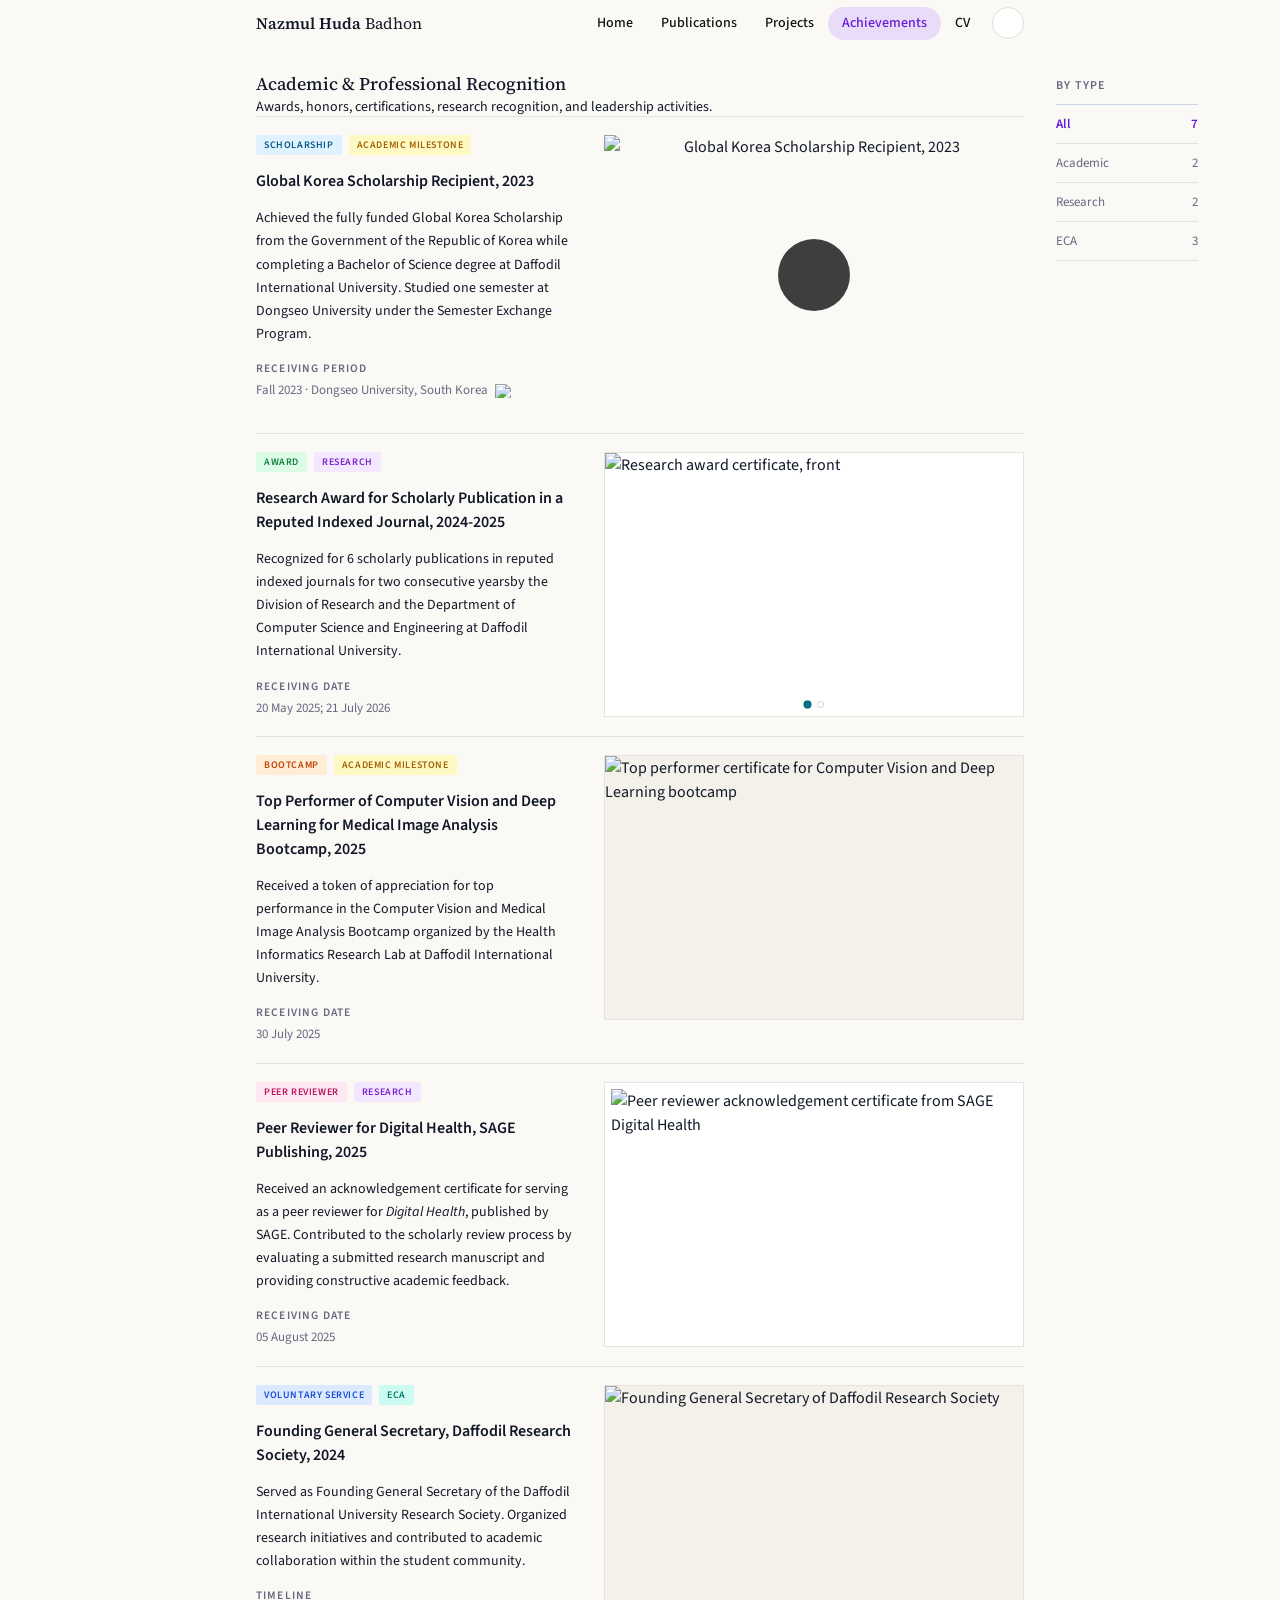
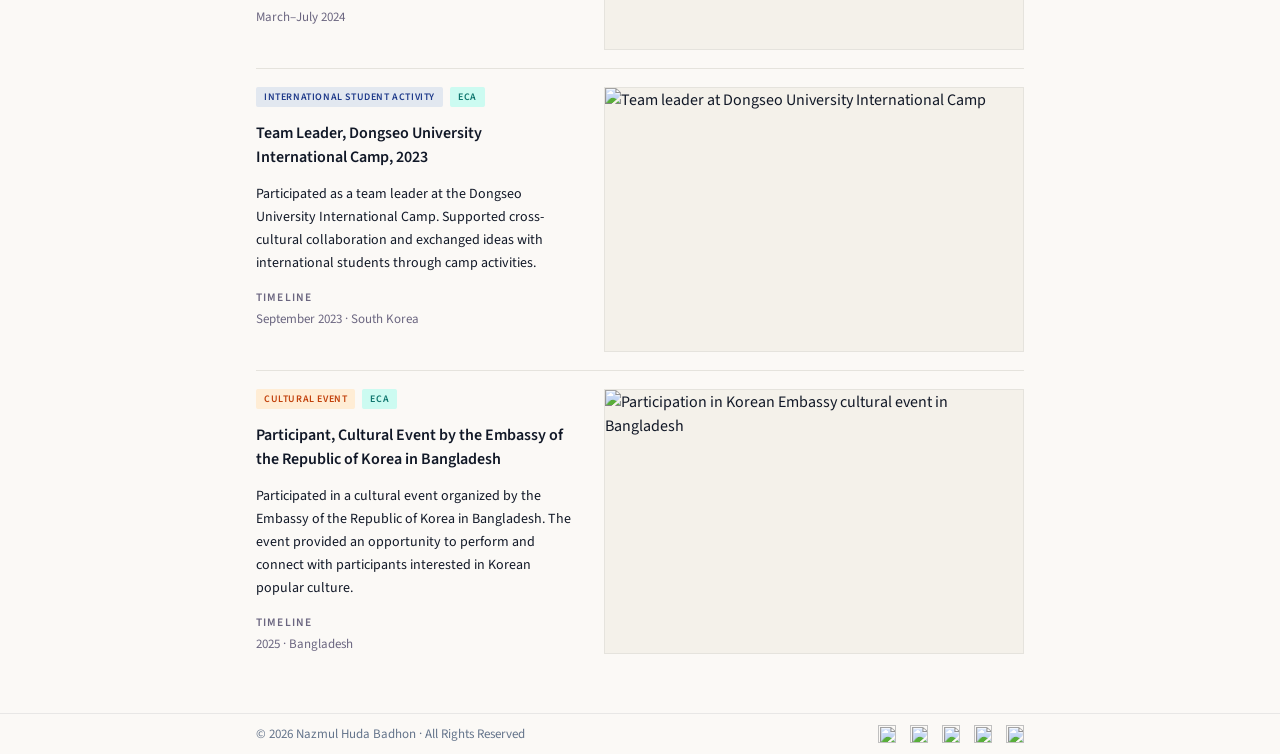
==== achievement/index.html @ a84b190e "New Version of Academic Website" ====
<!doctype html>
<html class="scroll-smooth" lang="en">

<head>
  <meta charset="UTF-8">
  <meta name="viewport" content="width=device-width, initial-scale=1.0">

  <link rel="canonical" href="../achievement/">
  <title>Achievements | Nazmul Huda Badhon</title>

  <!-- Font Awesome CSS -->
  <link rel="stylesheet" href="https://cdnjs.cloudflare.com/ajax/libs/font-awesome/6.5.2/css/fontawesome.min.css">
  <link rel="stylesheet" href="https://cdnjs.cloudflare.com/ajax/libs/font-awesome/6.5.2/css/solid.min.css">
  <link rel="stylesheet" href="https://cdnjs.cloudflare.com/ajax/libs/font-awesome/6.5.2/css/regular.min.css">
  <link rel="stylesheet" href="https://cdnjs.cloudflare.com/ajax/libs/font-awesome/6.5.2/css/brands.min.css">

  <!-- Font Awesome icon fonts -->
  <link rel="preload" href="https://cdnjs.cloudflare.com/ajax/libs/font-awesome/6.5.2/webfonts/fa-regular-400.woff2"
    as="font" type="font/woff2" crossorigin>
  <link rel="preload" href="https://cdnjs.cloudflare.com/ajax/libs/font-awesome/6.5.2/webfonts/fa-solid-900.woff2"
    as="font" type="font/woff2" crossorigin>

  <!-- Local fonts -->
  <link rel="preload" href="../fonts/SourceSans3-Regular.woff2" as="font" type="font/woff2" crossorigin>
  <link rel="preload" href="../fonts/SourceSans3-Medium.woff2" as="font" type="font/woff2" crossorigin>
  <link rel="preload" href="../fonts/SourceSans3-SemiBold.woff2" as="font" type="font/woff2" crossorigin>
  <link rel="preload" href="../fonts/SourceSans3-Bold.woff2" as="font" type="font/woff2" crossorigin>
  <link rel="preload" href="../fonts/SourceSans3-Italic.woff2" as="font" type="font/woff2" crossorigin>
  <link rel="preload" href="../fonts/SourceSerif4-VariableFont_opsz,wght.woff2" as="font" type="font/woff2" crossorigin>

  <!-- Styles -->
  <link rel="stylesheet" href="../style/style.css">
  <link rel="stylesheet" href="../style/tailwind-built.css">

  <!-- Primary favicon -->
  <link rel="icon" type="image/png" sizes="48x48"
    href="https://res.cloudinary.com/a3xhs0jd/image/upload/f_png,w_48,h_48,c_fill/v1786223898/favicon.png">

  <!-- Additional favicon size -->
  <link rel="icon" type="image/png" sizes="32x32"
    href="https://res.cloudinary.com/a3xhs0jd/image/upload/f_png,w_32,h_32,c_fill/v1786223898/favicon.png">

  <!-- ICO fallback -->
  <link rel="icon" type="image/x-icon"
    href="https://res.cloudinary.com/a3xhs0jd/image/upload/f_ico,w_32,h_32,c_fill/v1786223837/favicon_qq6rld.ico">

  <!-- Apple / iOS -->
  <link rel="apple-touch-icon" sizes="180x180"
    href="https://res.cloudinary.com/a3xhs0jd/image/upload/f_png,w_180,h_180,c_fill/v1786223017/apple-touch-icon.png">

  <script>
    (function () {
      try {
        const savedTheme = localStorage.getItem("site-theme");
        const systemDark = window.matchMedia("(prefers-color-scheme: dark)").matches;
        const theme = savedTheme || (systemDark ? "dark" : "light");
        document.documentElement.dataset.theme = theme;
        document.documentElement.style.colorScheme = theme;
      } catch (error) {
        document.documentElement.dataset.theme = "light";
        document.documentElement.style.colorScheme = "light";
      }
    })();
  </script>
</head>

<body class="scroll-smooth">

  <!-- ===== DESKTOP TOP NAVBAR ===== -->
  <header class="desktop-header hidden lg:block">
    <div class="desktop-header__inner">
      <a href="../" class="desktop-brand" aria-label="Nazmul Huda Badhon home">
        <span style="font-weight: 600;">Nazmul Huda</span>&nbsp;Badhon
      </a>

      <nav class="segmented-nav" aria-label="Main navigation">
        <a href="../" class="segmented-nav__link">Home</a>

        <a href="../research/" class="segmented-nav__link">Publications</a>

        <a href="../projects/" class="segmented-nav__link">Projects</a>

        <a href="../achievement/" class="segmented-nav__link is-active" aria-current="page">Achievements</a>

        <a href="../resume/" class="segmented-nav__link segmented-nav__link--cv">CV</a>
      </nav>

      <button id="themeToggle" class="desktop-theme-toggle" type="button" aria-label="Switch to dark mode"
        title="Switch to dark mode" aria-pressed="false">
        <i class="fa-regular fa-moon" aria-hidden="true"></i>
      </button>
    </div>
  </header>

  <!-- Mobile top header -->
  <header class="mobile-topbar lg:hidden">
    <a href="./" class="mobile-topbar__brand">
      <span class="mobile-topbar__name">Nazmul Huda Badhon</span>
    </a>

    <button id="mobileThemeToggle" class="mobile-topbar__theme" type="button" aria-label="Switch theme"
      aria-pressed="false">
      <i class="fa-regular fa-sun" aria-hidden="true"></i>
    </button>
  </header>

  <!-- MAIN CONTENT -->
  <main>

    <section class="w-full bg-[var(--page-bg)]">
      <div class="w-full max-w-[768px] mx-auto px-6 lg:px-0 pt-6 pb-10">

        <!-- LEFT CONTENT -->
        <div class="min-w-0 achievement-scroll">

          <!-- PAGE HEADING -->
          <h1 class="font-['Source_Serif_4'] leading-[1.72] font-medium lg:leading-[1.45] text-[#A]"
            style="font-size: clamp(17px, 6vw, 18px);">
            Academic &amp; Professional Recognition
          </h1>

          <p style="margin-top: 2px; font-size: 14px; line-height: 1.25;">Awards, honors, certifications,
            research
            recognition, and leadership activities.
          </p>

          <!-- MOBILE FILTER -->
          <div class="achievement-mobile-filter lg:hidden" aria-label="Filter achievements">
            <button type="button" class="ach-filter is-active" data-type="all">
              All
            </button>

            <button type="button" class="ach-filter" data-type="academic">
              Academic
            </button>

            <button type="button" class="ach-filter" data-type="research">
              Research
            </button>

            <button type="button" class="ach-filter" data-type="eca">
              ECA
            </button>
          </div>

          <!-- ACHIEVEMENT LIST -->
          <div class="achievement-list">

            <!-- ACHIEVEMENT 01 -->
            <article class="ach-card" data-type="academic">
              <div class="achievement-card-inner">

                <div class="achievement-card-content">

                  <div class="achievement-tags">
                    <span class="achievement-tag bg-sky-100 text-sky-800">
                      Scholarship
                    </span>

                    <span class="achievement-tag bg-yellow-100 text-yellow-700">
                      Academic Milestone
                    </span>
                  </div>

                  <h2 class="achievement-title">
                    Global Korea Scholarship Recipient,
                    2023
                  </h2>

                  <p class="achievement-description">
                    Achieved the fully funded Global Korea
                    Scholarship from the Government of the
                    Republic of Korea while completing a
                    Bachelor of Science degree at Daffodil
                    International University. Studied one
                    semester at Dongseo University under
                    the Semester Exchange Program.
                  </p>

                  <div class="achievement-meta">
                    <span class="achievement-meta-label">
                      Receiving period
                    </span>

                    <span class="achievement-meta-value">
                      Fall 2023 · Dongseo University,
                      South Korea

                      <img
                        src="https://res.cloudinary.com/a3xhs0jd/image/upload/f_auto,q_auto,w_60/v1786221134/south-korea-flag_uqjdcu.png"
                        alt="South Korea" class="achievement-flag">
                    </span>
                  </div>

                </div>

                <div class="achievement-card-media">
                  <div>

                    <!-- Desktop: thumbnail opens lightbox -->
                    <button type="button" class="youtube-lightbox-trigger" data-lightbox="youtube"
                      data-video="https://www.youtube.com/watch?v=zmkiBl4CQtU"
                      data-caption="Global Korea Scholarship Recipient, 2023" data-title="Global Korea Scholarship"
                      aria-label="Play Global Korea Scholarship">

                      <img src="https://img.youtube.com/vi/zmkiBl4CQtU/maxresdefault.jpg"
                        alt="Global Korea Scholarship Recipient, 2023" width="500" height="333" loading="lazy"
                        class="w-full h-auto">

                      <span class="youtube-lightbox-play" aria-hidden="true">
                        <i class="fa-solid fa-play"></i>
                      </span>
                    </button>

                    <!-- Mobile: normal YouTube player -->
                    <div class="youtube-mobile-player">
                      <iframe src="https://www.youtube.com/embed/zmkiBl4CQtU" title="Global Korea Scholarship"
                        loading="lazy" width="500" height="333"
                        allow="accelerometer; autoplay; clipboard-write; encrypted-media; gyroscope; picture-in-picture"
                        allowfullscreen>
                      </iframe>
                    </div>

                  </div>
                </div>

              </div>
            </article>

            <!-- ACHIEVEMENT 02 -->
            <article class="ach-card" data-type="research">
              <div class="achievement-card-inner">

                <div class="achievement-card-content">

                  <div class="achievement-tags">
                    <span class="achievement-tag bg-green-100 text-green-700">
                      Award
                    </span>

                    <span class="achievement-tag bg-purple-100 text-purple-700">
                      Research
                    </span>
                  </div>

                  <h2 class="achievement-title">
                    Research Award for Scholarly
                    Publication in a Reputed Indexed
                    Journal, 2024-2025
                  </h2>

                  <p class="achievement-description">
                    Recognized for 6 scholarly publications
                    in reputed indexed journals for two consecutive yearsby the
                    Division of Research and the Department
                    of Computer Science and Engineering at
                    Daffodil International University.
                  </p>

                  <div class="achievement-meta">
                    <span class="achievement-meta-label">
                      Receiving date
                    </span>

                    <span class="achievement-meta-value">
                      20 May 2025; 21 July 2026
                    </span>
                  </div>

                </div>

                <div class="achievement-card-media">
                  <div class="achievement-figure mini-carousel">

                    <input type="radio" name="award-cert" id="award-cert-1" class="mini-carousel__radio" checked>
                    <input type="radio" name="award-cert" id="award-cert-2" class="mini-carousel__radio">

                    <div class="mini-carousel__track">
                      <div class="mini-carousel__slide">
                        <img
                          src="https://res.cloudinary.com/a3xhs0jd/image/upload/f_auto,q_auto,w_900/v1786223425/award_certificate_i9iqvx.jpg"
                          alt="Research award certificate, front" width="500" height="333" loading="lazy"
                          decoding="async" class="object-cover" data-lightbox data-caption="Research Award for One Scholarly
                    Publication in a Reputed Indexed
                    Journal, 2024">
                      </div>
                      <div class="mini-carousel__slide">
                        <img
                          src="https://res.cloudinary.com/a3xhs0jd/image/upload/f_auto,q_auto,w_900/v1786223425/award_certificate2_ke2wew.jpg"
                          alt="Research award certificate, second page" width="500" height="333" loading="lazy"
                          decoding="async" class="object-cover" data-lightbox data-caption="Research Award for Five Scholarly
                    Publication in a Reputed Indexed
                    Journal, 2024">
                      </div>
                    </div>

                    <div class="mini-carousel__dots">
                      <label for="award-cert-1" class="mini-carousel__dot"
                        aria-label="Show certificate image 1"></label>
                      <label for="award-cert-2" class="mini-carousel__dot"
                        aria-label="Show certificate image 2"></label>
                    </div>

                  </div>
                </div>

              </div>
            </article>

            <!-- ACHIEVEMENT 03 -->
            <article class="ach-card" data-type="academic">
              <div class="achievement-card-inner">

                <div class="achievement-card-content">

                  <div class="achievement-tags">
                    <span class="achievement-tag bg-orange-100 text-orange-700">
                      Bootcamp
                    </span>

                    <span class="achievement-tag bg-yellow-100 text-yellow-700">
                      Academic Milestone
                    </span>
                  </div>

                  <h2 class="achievement-title">
                    Top Performer of Computer Vision and
                    Deep Learning for Medical Image
                    Analysis Bootcamp, 2025
                  </h2>

                  <p class="achievement-description">
                    Received a token of appreciation for
                    top performance in the Computer Vision
                    and Medical Image Analysis Bootcamp
                    organized by the Health Informatics
                    Research Lab at Daffodil International
                    University.
                  </p>

                  <div class="achievement-meta">
                    <span class="achievement-meta-label">
                      Receiving date
                    </span>

                    <span class="achievement-meta-value">
                      30 July 2025
                    </span>
                  </div>

                </div>

                <div class="achievement-card-media">
                  <div class="achievement-figure">
                    <img
                      src="https://res.cloudinary.com/a3xhs0jd/image/upload/f_auto,q_auto,w_900/v1786220597/IMG_20250219_095044_1_xv1egt.jpg"
                      alt="Top performer certificate for Computer Vision and Deep Learning bootcamp" width="500"
                      height="333" loading="lazy" decoding="async" class="object-cover" data-lightbox
                      data-caption="Top Performer of Computer Vision and Deep Learning for Medical Image Analysis Bootcamp, 2025">
                  </div>
                </div>

              </div>
            </article>

            <!-- ACHIEVEMENT 04 -->
            <article class="ach-card" data-type="research">
              <div class="achievement-card-inner">

                <div class="achievement-card-content">

                  <div class="achievement-tags">
                    <span class="achievement-tag bg-pink-100 text-pink-700">
                      Peer Reviewer
                    </span>

                    <span class="achievement-tag bg-purple-100 text-purple-700">
                      Research
                    </span>
                  </div>

                  <h2 class="achievement-title">
                    Peer Reviewer for Digital Health,
                    SAGE Publishing, 2025
                  </h2>

                  <p class="achievement-description">
                    Received an acknowledgement
                    certificate for serving as a peer
                    reviewer for <i>Digital Health</i>,
                    published by SAGE. Contributed to the
                    scholarly review process by evaluating
                    a submitted research manuscript and
                    providing constructive academic
                    feedback.
                  </p>

                  <div class="achievement-meta">
                    <span class="achievement-meta-label">
                      Receiving date
                    </span>

                    <span class="achievement-meta-value">
                      05 August 2025
                    </span>
                  </div>

                </div>

                <div class="achievement-card-media">
                  <div class="achievement-figure">
                    <img
                      src="https://res.cloudinary.com/a3xhs0jd/image/upload/f_auto,q_auto,w_900/v1786223426/reviewer_jriexv.jpg"
                      alt="Peer reviewer acknowledgement certificate from SAGE Digital Health" width="500" height="333"
                      loading="lazy" decoding="async" class="object-contain" data-lightbox
                      data-caption="Peer Reviewer for Digital Health, SAGE Publishing, 2025">
                  </div>
                </div>

              </div>
            </article>

            <!-- ACHIEVEMENT 05 -->
            <article class="ach-card" data-type="eca">
              <div class="achievement-card-inner">

                <div class="achievement-card-content">

                  <div class="achievement-tags">
                    <span class="achievement-tag bg-blue-100 text-blue-700">
                      Voluntary Service
                    </span>

                    <span class="achievement-tag bg-teal-100 text-teal-700">
                      ECA
                    </span>
                  </div>

                  <h2 class="achievement-title">
                    Founding General Secretary, Daffodil
                    Research Society, 2024
                  </h2>

                  <p class="achievement-description">
                    Served as Founding General Secretary
                    of the Daffodil International
                    University Research Society. Organized
                    research initiatives and contributed
                    to academic collaboration within the
                    student community.
                  </p>

                  <div class="achievement-meta">
                    <span class="achievement-meta-label">
                      Timeline
                    </span>

                    <span class="achievement-meta-value">
                      March–July 2024
                    </span>
                  </div>

                </div>

                <div class="achievement-card-media">
                  <div class="achievement-figure">
                    <img
                      src="https://res.cloudinary.com/a3xhs0jd/image/upload/f_auto,q_auto,w_900/v1786218819/IMG_0562_no3nf9.jpg"
                      alt="Founding General Secretary of Daffodil Research Society" width="500" height="333"
                      loading="lazy" decoding="async" class="object-cover" data-lightbox data-caption="Founding General Secretary, Daffodil
                    Research Society, 2024">
                  </div>
                </div>

              </div>
            </article>

            <!-- ACHIEVEMENT 06 -->
            <article class="ach-card" data-type="eca">
              <div class="achievement-card-inner">

                <div class="achievement-card-content">

                  <div class="achievement-tags">
                    <span class="achievement-tag bg-slate-200 text-blue-900">
                      International Student Activity
                    </span>

                    <span class="achievement-tag bg-teal-100 text-teal-700">
                      ECA
                    </span>
                  </div>

                  <h2 class="achievement-title">
                    Team Leader, Dongseo University
                    International Camp, 2023
                  </h2>

                  <p class="achievement-description">
                    Participated as a team leader at the
                    Dongseo University International Camp.
                    Supported cross-cultural collaboration
                    and exchanged ideas with international
                    students through camp activities.
                  </p>

                  <div class="achievement-meta">
                    <span class="achievement-meta-label">
                      Timeline
                    </span>

                    <span class="achievement-meta-value">
                      September 2023 · South Korea
                    </span>
                  </div>

                </div>

                <div class="achievement-card-media">
                  <div class="achievement-figure">
                    <img
                      src="https://res.cloudinary.com/a3xhs0jd/image/upload/f_auto,q_auto,w_900/v1786219225/photo_2026-08-09_02-00-08_qv1fnt.jpg"
                      alt="Team leader at Dongseo University International Camp" width="500" height="333" loading="lazy"
                      decoding="async" class="object-cover" data-lightbox data-caption="Team Leader, Dongseo University
                    International Camp, 2023">
                  </div>
                </div>

              </div>
            </article>

            <!-- ACHIEVEMENT 07 -->
            <article class="ach-card" data-type="eca">
              <div class="achievement-card-inner">

                <div class="achievement-card-content">

                  <div class="achievement-tags">
                    <span class="achievement-tag bg-orange-100 text-orange-700">
                      Cultural Event
                    </span>

                    <span class="achievement-tag bg-teal-100 text-teal-700">
                      ECA
                    </span>
                  </div>

                  <h2 class="achievement-title">
                    Participant, Cultural Event by the
                    Embassy of the Republic of Korea in
                    Bangladesh
                  </h2>

                  <p class="achievement-description">
                    Participated in a cultural event
                    organized by the Embassy of the
                    Republic of Korea in Bangladesh. The
                    event provided an opportunity to
                    perform and connect with participants
                    interested in Korean popular culture.
                  </p>

                  <div class="achievement-meta">
                    <span class="achievement-meta-label">
                      Timeline
                    </span>

                    <span class="achievement-meta-value">
                      2025 · Bangladesh
                    </span>
                  </div>

                </div>

                <div class="achievement-card-media">
                  <div class="achievement-figure">
                    <img
                      src="https://res.cloudinary.com/a3xhs0jd/image/upload/f_auto,q_auto,w_900/v1786219226/photo_2026-08-09_02-00-03_ka4p8j.jpg"
                      alt="Participation in Korean Embassy cultural event in Bangladesh" width="500" height="333"
                      loading="lazy" decoding="async" class="object-cover" data-lightbox
                      data-caption="Participant, Cultural Event by the Embassy of the Republic of Korea in Bangladesh">
                  </div>
                </div>

              </div>
            </article>

          </div>
        </div>
      </div>
      </div>
    </section>

    <!-- DESKTOP FILTER SIDEBAR -->
    <aside class="research-sidebar-floating hidden lg:block">
      <div class="text-sm text-slate-700">

        <h3>
          By Type
        </h3>

        <div class="border-t border-slate-300">

          <button type="button" class="ach-filter is-active flex w-full justify-between text-left" data-type="all">
            <span>All</span>
            <span>7</span>
          </button>

          <button type="button" class="ach-filter flex w-full justify-between text-left" data-type="academic">
            <span>Academic</span>
            <span>2</span>
          </button>

          <button type="button" class="ach-filter flex w-full justify-between text-left" data-type="research">
            <span>Research</span>
            <span>2</span>
          </button>

          <button type="button" class="ach-filter flex w-full justify-between text-left" data-type="eca">
            <span>ECA</span>
            <span>3</span>
          </button>

        </div>
      </div>
    </aside>

  </main>

  <!-- Mobile bottom navigation -->
  <nav class="mobile-bottom-nav lg:hidden" aria-label="Mobile navigation">
    <a href="../" class="mobile-bottom-nav__link" aria-current="page">
      <i class="fa-solid fa-house" aria-hidden="true"></i>
      <span>Home</span>
    </a>

    <a href="../research/" class="mobile-bottom-nav__link">
      <i class="fa-solid fa-book-open" aria-hidden="true"></i>
      <span>Papers</span>
    </a>

    <a href="../projects/" class="mobile-bottom-nav__link is-active">
      <i class="fa-solid fa-brain" aria-hidden="true"></i>
      <span>Projects</span>
    </a>

    <a href="./" class="mobile-bottom-nav__link">
      <i class="fa-solid fa-trophy" aria-hidden="true"></i>
      <span>Awards</span>
    </a>

    <a href="../resume/cv-viewer.html" class="mobile-bottom-nav__link">
      <i class="fa-solid fa-user-graduate" aria-hidden="true"></i>
      <span>CV</span>
    </a>
  </nav>

  <!-- COPYRIGHT FOOTER -->
  <footer id="sitefooter" class="w-full border-t border-[#D8D6CF]">
    <!-- Desktop footer -->
    <div class="hidden md:flex max-w-[768px] mx-auto px-6 lg:px-0 py-2.5
       items-center justify-between gap-6">

      <span class="font-['Source_Sans_3'] text-[13px] font-normal leading-5 text-slate-500">
        © 2026
        <span class="transition-colors hover:text-[#A51C30]">
          Nazmul Huda Badhon · All Rights Reserved
        </span>
      </span>

      <!-- Footer social/profile icons -->
      <nav aria-label="Academic profiles"
        style="display:flex; flex-direction:row; align-items:center; justify-content:flex-end; gap:14px;">

        <a href="mailto:nazmul.badhon.research@gmail.com" aria-label="Email">
          <img src="https://res.cloudinary.com/a3xhs0jd/image/upload/f_auto,q_auto,w_60/v1786221115/email_cqgi7z.png"
            alt="" aria-hidden="true" width="18" height="18" loading="lazy" decoding="async"
            style="width:18px; height:18px; object-fit:contain;" />
        </a>

        <a href="https://scholar.google.com/citations?user=pIs1mzsAAAAJ" target="_blank" rel="noopener noreferrer"
          aria-label="Google Scholar">
          <img src="https://res.cloudinary.com/a3xhs0jd/image/upload/f_auto,q_auto,w_60/v1786221124/hat_zmoqjo.png"
            alt="" aria-hidden="true" width="18" height="18" loading="lazy" decoding="async"
            style="width:18px; height:18px; object-fit:contain;" />
        </a>

        <a href="https://orcid.org/0009-0006-6205-2422" target="_blank" rel="noopener noreferrer" aria-label="Orcid">
          <img src="https://res.cloudinary.com/a3xhs0jd/image/upload/f_auto,q_auto,w_60/v1786221129/orcid_srrwzo.png"
            alt="" aria-hidden="true" width="18" height="18" loading="lazy" decoding="async"
            style="width:18px; height:18px; object-fit:contain;" />
        </a>

        <a href="https://github.com/nazmulhudabadhon" target="_blank" rel="noopener noreferrer" aria-label="Github">
          <img src="https://res.cloudinary.com/a3xhs0jd/image/upload/f_auto,q_auto,w_60/v1786221121/github_rj0qce.png"
            alt="" aria-hidden="true" width="18" height="18" loading="lazy" decoding="async"
            style="width:18px; height:18px; object-fit:contain;" />
        </a>

        <a href="https://www.linkedin.com/in/nazmulhudabadhon/" target="_blank" rel="noopener noreferrer"
          aria-label="LinkedIn">
          <img src="https://res.cloudinary.com/a3xhs0jd/image/upload/f_auto,q_auto,w_60/v1786221126/linkedin_urf8pt.png"
            alt="" aria-hidden="true" width="18" height="18" loading="lazy" decoding="async"
            style="width:18px; height:18px; object-fit:contain;" />
        </a>
      </nav>
    </div>

    <!-- Mobile footer -->
    <div class="md:hidden max-w-[1000px] mx-auto px-6 py-3 text-center">

      <span class="font-['Source_Sans_3'] text-[12px] font-normal leading-5 text-slate-500">
        © 2026
        <span class="transition-colors hover:text-[#A51C30]">
          Nazmul Huda Badhon
        </span>.
        All Rights Reserved.
      </span>
    </div>
  </footer>

  <script src="../index.js"></script>

  <!-- Shared Publication / Media Lightbox -->
  <div id="publicationLightbox" class="publication-lightbox" aria-hidden="true">

    <!-- Close -->
    <button type="button" class="publication-lightbox__close" aria-label="Close media viewer">
      <i class="fa-solid fa-xmark"></i>
    </button>

    <!-- Previous -->
    <button type="button" class="act__arrow act__arrow--prev publication-lightbox__prev" aria-label="Previous item">
      <i class="fa-solid fa-chevron-left"></i>
    </button>

    <!-- Media -->
    <div class="publication-lightbox__stage">

      <!-- Image will be inserted here by JS -->

      <!-- YouTube iframe will be inserted here by JS -->

      <p id="publicationLightboxCaption" class="publication-lightbox__caption">
      </p>

    </div>

    <!-- Next -->
    <button type="button" class="act__arrow act__arrow--next publication-lightbox__next" aria-label="Next item">
      <i class="fa-solid fa-chevron-right"></i>
    </button>

  </div>
</body>

</html>
---- style/style.css ----
/* =========================================================
Local Fonts
========================================================= */

@font-face {
    font-family: "Source Serif 4";
    src: url("../fonts/SourceSerif4-VariableFont_opsz,wght.woff2") format("woff2");
    font-weight: 400 700;
    font-style: normal;
    font-display: block;
    font-optical-sizing: auto;
}

@font-face {
    font-family: "Source Sans 3";
    src: url("../fonts/SourceSans3-Regular.woff2") format("woff2");
    font-weight: 400;
    font-style: normal;
    font-display: block;
}

@font-face {
    font-family: "Source Sans 3";
    src: url("../fonts/SourceSans3-Medium.woff2") format("woff2");
    font-weight: 500;
    font-style: normal;
    font-display: block;
}

@font-face {
    font-family: "Source Sans 3";
    src: url("../fonts/SourceSans3-SemiBold.woff2") format("woff2");
    font-weight: 600;
    font-style: normal;
    font-display: block;
}

@font-face {
    font-family: "Source Sans 3";
    src: url("../fonts/SourceSans3-Bold.woff2") format("woff2");
    font-weight: 700;
    font-style: normal;
    font-display: block;
}

@font-face {
    font-family: "Source Sans 3";
    src: url("../fonts/SourceSans3-Italic.woff2") format("woff2");
    font-weight: 400;
    font-style: italic;
    font-display: block;
}


@font-face {
    font-family: "JetBrains Mono";
    src: url("../fonts/JetBrainsMono-Regular.woff2") format("woff2");
    font-weight: 400;
    font-style: normal;
    font-display: block;
}

@font-face {
    font-family: "JetBrains Mono";
    src: url("../fonts/JetBrainsMono-Medium.woff2") format("woff2");
    font-weight: 500;
    font-style: normal;
    font-display: block;
}

@font-face {
    font-family: "JetBrains Mono";
    src: url("../fonts/JetBrainsMono-SemiBold.woff2") format("woff2");
    font-weight: 600;
    font-style: normal;
    font-display: block;
}

/* Design tokens and site-wide color variables */
:root {
    --page-bg: #fbf9f6;
    --card-bg: #FFFFFF;
    --soft-bg: #F4F1EA;
    --border: #E5E3DD;
    --text-main: #111827;
    --text-muted: #6B6680;
    --accent: #06142A;
    --accent-link: #00778B;
    --accent-red: #A51C30;
}

/* Drawer layout */
.drawer {
    display: flex;
    width: 100%;
}

.drawer-content {
    display: flex;
    flex-direction: column;
    width: 100%;
}

.drawer-toggle {
    position: fixed;
    height: 0;
    width: 0;
    opacity: 0;
    pointer-events: none;
}

.nav-link {
    position: relative;
    padding-bottom: 1px;
    color: #333;
    text-decoration: none;
    font-weight: 500;
    font-family: "Source Sans 3", Arial, Helvetica, sans-serif;
}

.nav-link:hover {
    color: var(--accent-red);
}

.nav-link.active {
    color: #111;
}

.nav-link.active::after {
    content: "";
    position: absolute;
    left: 0;
    bottom: 0;
    width: 100%;
    height: 2px;
    background-color: var(--accent-red);
}

html {
    overflow-y: scroll;
}

html,
body {
    font-family: "Source Sans 3", Arial, Helvetica, sans-serif;
    font-synthesis: none;
    font-size: 16px;
    font-weight: 400;
    line-height: 1.65;
    background: var(--page-bg);
    color: var(--text-main);
    text-rendering: optimizeLegibility;
    -webkit-font-smoothing: antialiased;
}

* {
    font-family: inherit;
}

p {
    font-size: 15.5px;
    line-height: 1.72;
    font-weight: 400;
    text-align: justify;
}

strong,
b,
.font-semibold {
    font-weight: 600 !important;
    color: #0f172a;
}

#topHeader a {
    font-size: 13px;
}

#topHeader,
#topNav,
.brand {
    color: var(--text-muted);
    font-family: "Source Sans 3", Arial, Helvetica, sans-serif;
}

#topNav {
    display: flex;
    align-items: center;
    gap: 24px;
}

#topNav .nav-link {
    display: inline-flex;
    align-items: center;
    padding: 0;
    margin: 0;
    line-height: 1.2;
    white-space: nowrap;
}

#about p.text-justify {
    font-size: 14.5px !important;
    line-height: 1.65;
}

@media (min-width: 1024px) {

    .profile-intro {
        width: 100%;
        display: flow-root;
        margin-bottom: 0;
    }

    .profile-intro__photo {
        float: left;
        width: 120px;
        aspect-ratio: 1 / 1;
        margin: 6px 24px 12px 0;
        overflow: hidden;
        border: 1px solid var(--border);
        background: var(--soft-bg);
    }

    .profile-intro__photo img {
        display: block;

        width: 100%;
        height: 100%;
        background: transparent;

        object-fit: cover;
        object-position: center top;
    }

    .profile-intro__text {
        margin-top: -10;

        color: var(--text-main);
        font-family: "Source Serif 4", Georgia, serif;
        font-size: 16px;
        font-weight: 400;
        line-height: 1.65;

        text-align: left;
    }

    /*
     * The second paragraph starts below the portrait,
     * exactly like your reference image.
     */
    .profile-intro__second {
        clear: both;

        margin: 14px 0 0;

        color: var(--text-main);
        font-family: "Source Serif 4", Georgia, serif;
        font-size: 16px;
        font-weight: 400;
        line-height: 1.65;

        text-align: left;
    }

    .flow-root {
        display: flow-root;
    }
}

.research-scroll {
    scrollbar-width: none;
    -ms-overflow-style: none;
}

.research-scroll::-webkit-scrollbar {
    display: none;
}

article {
    position: relative;
    overflow: hidden;
    background: var(--card-bg);
    border: 1px solid var(--border);
    box-shadow: 0 8px 24px rgba(15, 23, 42, 0.055);
}

article::before {
    content: "";
    position: absolute;
    left: 0;
    top: 0;
    width: 4px;
    height: 100%;
    background: linear-gradient(180deg, var(--accent) 0%, #0A3D91 55%, #8fb8e8 100%);
}

article::after {
    content: "";
    position: absolute;
    inset: 0;
    background:
        linear-gradient(135deg, rgba(255, 255, 255, 0.88), rgba(248, 250, 252, 0.45)),
        radial-gradient(circle at 92% 8%, rgba(10, 61, 145, 0.055), transparent 26%);
    pointer-events: none;
}

article>* {
    position: relative;
    z-index: 1;
}

#animatedText {
    min-height: 2.75rem;
}

@media (min-width: 768px) {
    #animatedText {
        min-height: 2rem;
    }
}

@media (max-width: 1023px) {
    #topHeader {
        background: rgba(250, 249, 246, 0.82) !important;
        -webkit-backdrop-filter: blur(12px) saturate(135%) !important;
        backdrop-filter: blur(12px) saturate(135%) !important;
        border-bottom: 1px solid rgba(15, 23, 42, 0.08);
    }

    #topHeader.is-scrolled,
    #topHeader.nav-hide,
    #topHeader.nav-show {
        background: rgba(250, 249, 246, 0.88) !important;
        -webkit-backdrop-filter: blur(12px) saturate(135%) !important;
        backdrop-filter: blur(12px) saturate(135%) !important;
        box-shadow: none !important;
    }
}

@media (max-width: 767px) {

    .reveal-left,
    .reveal-right {
        transform: translateY(16px);
    }

    .reveal-right {
        transition-delay: 120ms;
    }

    .reveal.show {
        transform: translateY(0);
    }
}

@media (max-width: 767px) {
    .about-heading {
        display: none;
        margin: 0;
        padding: 0;
    }

    #about {
        margin-top: 0 !important;
        padding-top: 0 !important;
    }
}

@media (max-width: 640px) {
    #about {
        padding-top: 1.25rem;
    }
}

.projects-page-heading {
    margin: 0;
    padding: 0 0 24px;
    border-bottom: 1px solid var(--border);
    background: transparent;
}

.projects-page-heading .academic-section-kicker {
    display: block;
    margin-bottom: 4px;
    color: var(--text-main);
    font-family: "Source Serif 4", Georgia, serif;
    font-size: 18px;
    line-height: 1.4;
    font-weight: 500;
    text-transform: none;
}

.project-list {
    display: flex;
    flex-direction: column;
    gap: 0;
}

article.proj-card {
    position: static;
    display: block;
    overflow: visible;
    margin: 0;
    padding: 30px 0;
    border: 0;
    border-bottom: 1px solid var(--border);
    border-radius: 0;
    background: transparent;
    box-shadow: none;
}

article.proj-card:last-child {
    border-bottom: 0;
}

article.proj-card::before,
article.proj-card::after {
    display: none;
}

article.proj-card>* {
    position: static;
    z-index: auto;
}

.proj-card h2,
.proj-card h3 {
    margin-top: 14px;
    color: var(--text-main);
    font-family: "Source Serif 4", Georgia, serif;
    font-size: 16px;
    line-height: 1.45;
    font-weight: 500;
    text-align: left;
}

.proj-card p {
    text-align: left;
    font-family: "Source Sans 3", Arial, Helvetica, sans-serif;
    font-size: 14px;
    line-height: 1.65;
    text-align: justify;
}

.proj-card p.text-slate-500 {
    color: var(--text-muted);
    font-size: 13.5px;
    line-height: 1.65;
}

.proj-card p.text-slate-700 {
    color: #334155;
    font-size: 13px;
    line-height: 1.75;
    font-weight: 400;
}

.proj-card span.inline-flex {
    border-radius: 2px;
}

.proj-card .inline-flex.items-center {
    padding: 4px 8px !important;
    border-radius: 2px !important;
    font-family: "Source Sans 3", Arial, Helvetica, sans-serif;
    font-size: 10px;
    line-height: 1.2;
    font-weight: 600;
    letter-spacing: 0.06em;
}

.proj-card .inline-flex.items-center+.inline-flex.items-center::before {
    content: none;
}

.proj-card .uppercase {
    font-family: "Source Sans 3", Arial, Helvetica, sans-serif;
}

.proj-card a.inline-flex {
    padding: 8px 16px !important;
    border: 1px solid var(--border) !important;
    border-radius: 0 !important;
    background: transparent !important;
    color: var(--accent-link) !important;
    font-family: "Source Sans 3", Arial, Helvetica, sans-serif;
    font-size: 12px;
    font-weight: 500;
    letter-spacing: normal;
}

.proj-card a.inline-flex:hover {
    border-color: var(--accent-red) !important;
    background: var(--soft-bg) !important;
    color: var(--accent-red) !important;
}

.proj-card a.inline-flex.border-0,
.proj-card a.inline-flex:not([class*="border"]) {
    border-color: transparent !important;
}

.proj-card img {
    display: block;
    width: 100%;
    height: 100%;
    border: 0;
    object-fit: contain;
}

.proj-card .aspect-\[16\/10\],
.proj-card .aspect-\[4\/3\] {
    padding: 8px;
    border: 1px solid var(--border);
    background: #ffffff !important;
}

.proj-card .bg-gray-50,
.proj-card .bg-white,
.proj-card .bg-slate-50 {
    background: #ffffff !important;
}

@media (min-width: 1024px) {
    article.proj-card {
        padding: 32px 0;
    }

    .proj-card h2,
    .proj-card h3 {
        font-size: 19px;
    }
}

@media (max-width: 767px) {
    .projects-page-heading {
        padding-bottom: 18px;
    }

    article.proj-card {
        padding: 24px 0;
    }

    .proj-card h2,
    .proj-card h3 {
        font-size: 17px;
        line-height: 1.5;
    }

    .proj-card p {
        text-align: left !important;
    }

    .proj-card .inline-flex.items-center {
        font-size: 9px;
    }
}

#backToTop {
    animation: float 3s ease-in-out infinite;
}

@keyframes float {

    0%,
    100% {
        transform: translateY(0);
    }

    50% {
        transform: translateY(-6px);
    }
}

/* =========================================
   Desktop profile sidebar layout and content
========================================= */

/* Shared academic section headings */
.academic-section-heading {
    display: flex;
    align-items: end;
    justify-content: space-between;
    border-bottom: 1px solid var(--border);
    padding-bottom: 4px;
    margin: 32px 0 14px;
}

.academic-section-kicker {
    font-family: var(--font-mono);
    font-size: 12.5px;
    font-weight: 500;
    text-transform: uppercase;
    letter-spacing: 0.08em;
    color: var(--text-muted);
}

/* Academic highlights carousel */

.act {
    width: 100%;
    margin: 0;
}

.act__head {
    display: flex;
    align-items: center;
    justify-content: space-between;
    padding-bottom: 5px;
    border-bottom: 1px solid var(--border);
}

.martop {
    margin-top: 80px;
}

@media (max-width: 640px) {
    .martop {
        margin-top: 20px;
    }
}

.act__head-link {
    display: inline-flex;
    align-items: center;
    gap: 5px;

    color: var(--accent-link);
    font-family: "Source Sans 3", Arial, Helvetica, sans-serif;
    font-size: 13px;
    font-weight: 500;
    text-decoration: none;

    transition: color 160ms ease;
}

.act__head-link:hover {
    color: #6519dc;
}

.act__head-link span {
    font-size: 13px;
    transition: transform 160ms ease;
}

.act__head-link:hover span {
    transform: translateX(2px);
}

.act__stage {
    margin-top: 20px;
}

.act__viewport {
    position: relative;
    width: 100%;
    overflow: hidden;
    border: 1px solid var(--border);
    background: var(--soft-bg);
    touch-action: pan-y;
}

.act__track {
    display: flex;
    transition: transform 700ms cubic-bezier(0.22, 1, 0.36, 1);
}

.act__slide {
    min-width: 100%;
    flex: 0 0 100%;
}

.act__figure {
    position: relative;
    width: 100%;
    margin: 0;
    overflow: hidden;
    background: #f8fafc;
}

.act__figure>img {
    display: block;
    width: 100%;
    height: 100%;
    object-fit: cover;
    object-position: center;
}

.act__arrow {
    position: absolute;
    top: 50%;
    z-index: 10;

    width: 34px;
    height: 34px;

    display: grid;
    place-items: center;

    border: none;
    border-radius: 50%;
    background: rgba(0, 0, 0, 0.35);
    color: #ffffff;

    cursor: pointer;
    transform: translateY(-50%);

    transition:
        background 180ms ease,
        transform 180ms ease;
}

.act__arrow:hover {
    background: rgba(0, 0, 0, 0.55);
    color: #ffffff;
}

.act__arrow:focus-visible {
    outline: 2px solid #ffffff;
    outline-offset: 2px;
}

.act__arrow--prev {
    left: 14px;
}

.act__arrow--next {
    right: 14px;
}

.act__footer {
    display: flex;
    flex-direction: column;
    align-items: center;
    gap: 10px;
    padding-top: 14px;
}

.act__indicators {
    display: flex;
    align-items: center;
    justify-content: center;
    gap: 7px;
}

.act__indicator {
    width: 26px;
    height: 3px;
    padding: 0;
    border: 0;
    background: #d8d6cf;
    cursor: pointer;

    transition:
        width 200ms ease,
        background 200ms ease;
}

.act__indicator:hover {
    background: #94a3b8;
}

.act__indicator.is-active {
    width: 34px;
    background: var(--accent-link);
}

.act__counter {
    display: flex;
    align-items: center;
    gap: 8px;

    color: var(--text-muted);

    font-family: "Source Sans 3", Arial, Helvetica, sans-serif;
    font-size: 11px;
    line-height: 1;
    letter-spacing: 0.08em;
}

.act__counter-separator {
    color: var(--border);
}

.academic-showcase-layout {
    display: flex;
    flex-direction: column;

    margin-top: 28px;
    margin-bottom: 40px;
}

.academic-showcase-layout .act,
.academic-showcase-layout .research-interests-panel {
    width: 100%;
}

.academic-showcase-layout .act__figure>img {
    height: 420px;
}

@media (max-width: 1023px) {
    .academic-showcase-layout {
        grid-template-columns: 1fr;
        gap: 30px;
    }

    .academic-showcase-layout .act__figure>img {
        height: 320px;
    }
}

@media (max-width: 640px) {
    .academic-showcase-layout {
        gap: 24px;
        margin-top: 22px;
        margin-bottom: 32px;
    }

    .academic-showcase-layout .act__figure>img {
        height: 240px;
    }

    .research-interests-item {
        grid-template-columns: 28px minmax(0, 1fr);
        gap: 12px;
        padding-bottom: 22px;
    }

    .research-interests-content h3 {
        font-size: 15px;
    }

    .research-interests-content p {
        margin-top: 8px;
        font-size: 13px;
    }
}

/* Research interests */
.research-interests-panel {
    min-width: 0;
}

.research-interests-panel__head {
    display: flex;
    align-items: center;
    min-height: 23px;
    padding-bottom: 10px;
    border-bottom: 1px solid var(--border);
}

.research-interests-list {
    margin: 22px 0 0;
    padding: 0;
    list-style: none;
}

@media (min-width: 1024px) {
    .research-interests-list {
        display: grid;
        grid-template-columns: repeat(3, minmax(0, 1fr));
        gap: 28px;
    }

    .research-interests-item {
        grid-template-columns: none;
        display: block;
        padding-bottom: 0;
    }

    .research-interests-number {
        display: block;
        padding-top: 0;
        padding-bottom: 10px;
    }

    .research-interests-content h3 {
        font-size: 15.5px;
    }

    .research-interests-content p {
        margin-top: 8px;
        font-size: 12.5px;
        line-height: 1.6;
    }
}

.research-interests-item {
    display: grid;
    grid-template-columns: 34px minmax(0, 1fr);
    gap: 16px;
    padding-bottom: 26px;
}

.research-interests-item:last-child {
    padding-bottom: 0;
}

.research-interests-number {
    padding-top: 5px;
    color: var(--text-muted);
    font-family: "Source Sans 3", Arial, Helvetica, sans-serif;
    font-size: 11px;
    font-weight: 500;
    line-height: 1;
    letter-spacing: 0.08em;
}

.research-interests-content h3 {
    margin: 0;
    color: var(--text-main);
    font-family: "Source Serif 4", Georgia, serif;
    font-size: 16px;
    font-weight: 400;
    line-height: 1.4;
}

.research-interests-content p {
    margin: 12px 0 0;
    color: var(--text-main);
    font-family: "Source Sans 3", Arial, Helvetica, sans-serif;
    font-size: 13px;
    font-weight: 400;
    line-height: 1.45;
    text-align: left;
}

@media (max-width: 1023px) {
    .academic-showcase-layout {
        grid-template-columns: 1fr;
        gap: 30px;
    }

    .academic-showcase-layout .act__figure>img {
        height: 320px;
    }
}

@media (max-width: 640px) {
    .academic-showcase-layout {
        gap: 24px;
        margin-top: 22px;
        margin-bottom: 32px;
    }

    .academic-showcase-layout .act__figure>img {
        height: 240px;
    }

    .research-interests-item {
        grid-template-columns: 28px minmax(0, 1fr);
        gap: 12px;
        padding-bottom: 22px;
    }

    .research-interests-content h3 {
        font-size: 15px;
    }

    .research-interests-content p {
        margin-top: 8px;
        font-size: 12.5px;
    }
}

.research-stats {
    display: grid;
    grid-template-columns: repeat(4, minmax(0, 1fr));
    width: 100%;
    border-top: 1px solid var(--border);
    border-bottom: 1px solid var(--border);
}

.research-stats__item {
    position: relative;
    min-height: 68px;
    padding: 8px;
    padding-left: 16px !important;
    text-align: left;
    display: flex;
    flex-direction: column;
    justify-content: center;
    border-left: 1px solid var(--border);
}

.research-stats__item:last-child {
    border-right: 1px solid var(--border);
}

@media (min-width: 640px) {
    .research-stats__item {
        padding: 10px 12px;
    }
}

/* =========================================================
   SHARED ACADEMIC TIMELINE
   Education + Recent Publications
   ========================================================= */

.academic-timeline,
.publication-timeline {
    --timeline-year-width: 64px;
    --timeline-rail-width: 18px;
    --timeline-column-gap: 8px;
    --timeline-item-gap: 28px;

    --timeline-dot-size: 8px;
    --timeline-dot-top: 5px;
    --timeline-dot-border: 0.5px;

    --timeline-dot-color: #547192;
    --timeline-line-color: #d8d6cf;
    --timeline-background: #fbf9f6;

    width: 100%;
    margin: 16px 0 36px;
    padding: 0;
}

/* Section spacing */
.academic-timeline--education {
    --timeline-item-gap: 30px;
    margin-top: 18px;
    margin-bottom: 38px;
}

.publication-timeline {
    --timeline-item-gap: 24px;
}


/* =========================================================
   TIMELINE ITEM
   ========================================================= */

.academic-timeline__item {
    position: relative;
    display: grid;
    grid-template-columns:
        var(--timeline-year-width) var(--timeline-rail-width) minmax(0, 1fr);
    column-gap: var(--timeline-column-gap);
    align-items: stretch;

    width: 100%;
    margin: 0;
    padding: 0 0 var(--timeline-item-gap);
}

.academic-timeline__item:last-child {
    padding-bottom: 0;
}


/* =========================================================
   YEAR
   ========================================================= */

.academic-timeline__year {
    box-sizing: border-box;
    width: var(--timeline-year-width);
    min-width: 0;
    margin: 0;
    padding: 1px 0 0;

    color: #2b3f5c;
    font-family: "Source Serif 4", serif;
    font-size: 14px;
    font-weight: 400;
    line-height: 1.4;
    letter-spacing: 0.035em;

    text-align: right;
    white-space: nowrap;
}


/* =========================================================
   RAIL, DOT AND LINE
   ========================================================= */

.academic-timeline__rail {
    position: relative;
    align-self: stretch;

    box-sizing: border-box;
    width: var(--timeline-rail-width);
    min-width: var(--timeline-rail-width);
}

/* Dot */
.academic-timeline__rail::before {
    content: "";
    position: absolute;
    z-index: 2;

    top: var(--timeline-dot-top);
    left: 50%;

    width: var(--timeline-dot-size);
    height: var(--timeline-dot-size);

    background: var(--timeline-dot-color);

    transform: translateX(calc(-50% + 0.25px));

    clip-path: polygon(50% 0%,
            61% 35%,
            98% 35%,
            68% 57%,
            80% 94%,
            50% 72%,
            20% 94%,
            32% 57%,
            2% 35%,
            39% 35%);
}

/* Connecting line */
.academic-timeline__rail::after {
    content: "";
    position: absolute;
    z-index: 1;

    top: calc(var(--timeline-dot-top) + var(--timeline-dot-size));
    bottom: calc(-1 * var(--timeline-item-gap));
    left: 50%;

    width: 0.5px;
    background: var(--timeline-line-color);

    transform: translateX(-50%);
}

/* Stop after final entry */
.academic-timeline__item:last-child .academic-timeline__rail::after {
    display: none;
}


/* =========================================================
   CONTENT
   ========================================================= */

.academic-timeline__content {
    min-width: 0;
    margin: 0;
    padding: 0;
}


/* =========================================================
   EDUCATION
   ========================================================= */

.academic-timeline--education .academic-timeline__content h3 {
    margin: 0;

    color: var(--text-main);
    font-family: "Source Serif 4", Georgia, serif;
    font-size: 16px;
    font-weight: 400;
    line-height: 1.3;
    letter-spacing: -0.005em;
    text-align: left;
}

/* University */
.education-timeline-place {
    display: flex;
    align-items: center;
    gap: 10px;

    width: 100%;
    margin: 5px 0 0;

    color: #334e70;
    font-family: "Source Sans 3", Arial, Helvetica, sans-serif;
    font-size: 14px;
    font-weight: 400;
    line-height: 1.5;
    text-align: left;
}

.education-timeline-place img {
    display: block;
    width: 22px;
    height: 22px;
    flex: 0 0 22px;
    object-fit: contain;
}

/* CGPA */
.education-timeline-meta {
    display: flex;
    align-items: center;
    flex-wrap: wrap;
    gap: 0;

    margin: 5px 0 0;

    color: #526b8b;
    font-family: "Source Sans 3", Arial, Helvetica, sans-serif;
    font-size: 13.5px;
    font-weight: 400;
    line-height: 1.5;
    text-align: left;
}

.education-timeline-meta span+span::before {
    content: "·";
    margin: 0 18px;
    color: #aeb8c4;
}

/* Scholarship */
.education-timeline-note {
    display: flex;
    align-items: center;
    gap: 10px;

    width: 100%;
    margin: 11px 0 0;

    color: #a51c30;
    font-family: "Source Sans 3", Arial, Helvetica, sans-serif;
    font-size: 13px;
    font-weight: 500;
    line-height: 1.5;
    text-align: left;
}

.education-timeline-note img {
    display: block;
    width: 25px;
    height: 25px;
    flex: 0 0 25px;
    object-fit: contain;
}

/* =========================================================
   PUBLICATIONS
   ========================================================= */

.publication-timeline .academic-timeline__title {
    margin: 0;

    color: var(--text-main);
    font-family: 'Source Serif 4', serif;
    font-size: 15px;
    font-weight: 400;
    line-height: 1.65;
    text-align: left;
}

.publication-timeline .academic-timeline__title strong {
    color: #0f172a;
    font-weight: 600;
}

.publication-news-badge {
    display: inline-block;

    margin-right: 2px;
    padding: 2px 6px;

    border-radius: 4px;
    background: #dc2626;
    color: #ffffff;

    font-family: "Source Sans 3", Arial, Helvetica, sans-serif;
    font-size: 11px;
    font-weight: 700;
    line-height: 1.2;
    letter-spacing: 0.02em;

    vertical-align: 2px;
}

/* Journal, institution and date */
.publication-timeline .academic-timeline__meta {
    display: flex;
    align-items: baseline;
    flex-wrap: wrap;
    gap: 4px 5px;
    margin: 4px 0 0;

    color: var(--text-muted);
    font-family: "Source Sans 3", Arial, Helvetica, sans-serif;
    font-size: 13px;
    font-weight: 400;
    line-height: 1.45;
    text-align: left;
}

.publication-timeline .academic-timeline__meta a {
    color: var(--accent-link);
    text-decoration: none;
    text-decoration-thickness: 1px;
    text-underline-offset: 3px;
    transition: color 160ms ease;
}

.publication-timeline .academic-timeline__meta a:hover {
    color: var(--accent-red);
    text-decoration: underline;
}

/* External-link icon */
.academic-timeline-link {
    display: inline-flex;
    align-items: center;
    justify-content: center;

    margin-left: 2px;
    color: var(--accent-link);
    line-height: 1;
    text-decoration: none;
}

.academic-timeline-link:hover {
    color: #6519dc;
}

.academic-timeline-link i {
    font-size: 11px;
}


/* =========================================================
   MOBILE
   ========================================================= */

@media (max-width: 640px) {

    .academic-timeline,
    .publication-timeline {
        --timeline-item-gap: 24px;

        margin-top: 14px;
        margin-bottom: 30px;
    }

    .publication-timeline {
        --timeline-item-gap: 22px;
    }

    .academic-timeline__item {
        grid-template-columns: 16px minmax(0, 1fr);
        column-gap: 9px;
    }

    /* Year moves above content */
    .academic-timeline__year {
        grid-column: 2;
        grid-row: 1;

        width: auto;
        margin: 0 0 4px;
        padding-top: 0;

        font-size: 12px;
        text-align: left;
    }

    /* Rail stays on left */
    .academic-timeline__rail {
        grid-column: 1;
        grid-row: 1 / span 2;

        width: 16px;
        min-width: 16px;
    }

    /* Content below year */
    .academic-timeline__content {
        grid-column: 2;
        grid-row: 2;
    }

    /* Education */
    .academic-timeline--education .academic-timeline__content h3 {
        font-size: 14px;
        line-height: 1.4;
    }

    .education-timeline-place {
        align-items: flex-start;
        font-size: 13px;
    }

    .education-timeline-meta {
        flex-direction: column;
        align-items: flex-start;
        gap: 2px;
        font-size: 12.5px;
    }

    .education-timeline-meta span+span::before {
        content: none;
    }

    .education-timeline-note {
        align-items: flex-start;
        font-size: 12.5px;
    }

    /* Publications */
    .publication-timeline .academic-timeline__title {
        font-size: 13px;
        line-height: 1.5;
    }

    .publication-timeline .academic-timeline__meta {
        gap: 3px 4px;
        font-size: 12px;
    }
}

/* Stop the rail line at the last *visible* item when News is collapsed */
.academic-timeline__item:has(+ .news-extra):not(:has(+ .news-extra.is-visible)) .academic-timeline__rail::after {
    display: none;
}

/* Remove the trailing gap under that same last-visible item */
.academic-timeline__item:has(+ .news-extra):not(:has(+ .news-extra.is-visible)) {
    padding-bottom: 0;
}

/* News list shouldn't carry the default 36px container margin —
   the toggle button sits right below it */
#newsList {
    margin-bottom: 0;
}

.news-extra {
    display: none;
}

.news-extra.is-visible {
    display: grid;
}

.news-toggle {
    display: inline-flex;
    align-items: center;
    justify-content: center;
    gap: 7px;

    min-width: 118px;
    padding: 8px 18px;

    border: 1px solid var(--nav-active-bg);
    border-radius: 999px;
    background: transparent;
    color: var(--text-muted);
    box-shadow: none;

    font-family: "Source Sans 3", Arial, Helvetica, sans-serif;
    font-size: 12.5px;
    line-height: 1.2;
    font-weight: 500;
    letter-spacing: 0.02em;

    cursor: pointer;

    transition:
        color 180ms ease,
        border-color 180ms ease,
        background-color 180ms ease,
        transform 180ms ease;
}

.news-toggle-wrap {
    display: flex;
    justify-content: flex-end;
    align-items: center;
    margin-top: 4px;
}

.news-toggle:hover {
    color: #6519dc;
    border-color: rgba(101, 25, 220, 0.35);
    background: rgba(101, 25, 220, 0.055);
    transform: translateY(-1px);
}

.news-toggle:focus-visible {
    outline: 2px solid #6519dc;
    outline-offset: 3px;
}

.news-toggle__icon {
    display: inline-flex;
    align-items: center;
    justify-content: center;

    width: 12px;
    height: 12px;

    font-size: 14px;
    line-height: 1;

    transition: transform 180ms ease;
}

.news-toggle.is-expanded .news-toggle__icon {
    transform: rotate(180deg);
}

/* Dark mode */
html[data-theme="dark"] .news-toggle:hover {
    color: #cba6ff;
    border-color: rgba(203, 166, 255, 0.42);
    background: rgba(203, 166, 255, 0.08);
}

@media (max-width: 640px) {
    .news-toggle-wrap {
        margin-top: 6px;
    }

    .news-toggle {
        min-width: 108px;
        padding: 7px 15px;
        font-size: 12px;
    }
}

/* HOME CONTACT — COMPACT ROUNDED BUTTONS */

.home-contact {
    width: 100%;
    margin-top: 48px;
    padding: 30px 0 32px;

    border-top: 1px solid var(--border);
    border-bottom: 1px solid var(--border);

    background: transparent;

    display: flex;
    align-items: center;
    justify-content: space-between;
    gap: 40px;
}

.home-contact__intro {
    width: 100%;
    max-width: none;
}

/* Contact main content */
.home-contact__main {
    flex: 1;
    min-width: 0;
}

/* HiHello QR */
.home-contact__qr {
    flex: 0 0 auto;
    width: 120px;
    text-align: center;
}

.home-contact__qr img {
    display: block;
    width: 120px;
    height: 120px;
    margin: 0 auto;

    object-fit: contain;
}

.home-contact__qr span {
    display: block;
    margin-top: 8px;

    color: var(--text-muted);

    font-family: "Source Sans 3", Arial, Helvetica, sans-serif;
    font-size: 13px;
    font-weight: 400;
    line-height: 1.35;
}

.home-contact__kicker {
    display: block;
    margin-bottom: 8px;

    color: #6519dc;

    font-family: "Source Sans 3", Arial, Helvetica, sans-serif;
    font-size: 12.5px;
    font-weight: 500;
    letter-spacing: 0.08em !important;
    text-transform: uppercase;
}

.home-contact__intro h2 {
    margin: 0;

    color: var(--text-main);

    font-family: "Source Serif 4", Georgia, serif;
    font-size: 25px;
    font-weight: 500;
    line-height: 1.25;
    letter-spacing: -0.015em;
}

.home-contact__intro p {
    width: 100%;
    max-width: none;
    margin: 12px 0 0;

    color: var(--text-muted);

    font-family: "Source Sans 3", Arial, Helvetica, sans-serif;
    font-size: 14.5px;
    font-weight: 400;
    line-height: 1.65;
    text-align: left;
}

/* Contact links */
.home-contact__nav {
    display: flex;
    flex-wrap: wrap;
    align-items: center;
    gap: 8px;

    margin-top: 16px;
}

.home-contact__nav-link {
    display: inline-flex;
    align-items: center;
    justify-content: center;
    gap: 8px;

    min-height: 38px;
    padding: 8px 14px;

    border: 1px solid var(--nav-active-bg);
    border-radius: 999px;

    background: transparent;
    color: var(--text-muted);

    font-family: "Source Sans 3", Arial, Helvetica, sans-serif;
    font-size: 13px;
    font-weight: 500;
    line-height: 1;
    text-decoration: none;

    box-shadow: none;

    transition:
        color 180ms ease,
        border-color 180ms ease,
        background-color 180ms ease,
        transform 180ms ease;
}

.home-contact__nav-link i {
    color: #6519dc;
    font-size: 14px;
}

.home-contact__nav-link:hover,
.home-contact__nav-link.is-active {
    border-color: rgba(101, 25, 220, 0.35);
    background: rgba(101, 25, 220, 0.055);
    color: #6519dc;

    transform: translateY(-1px);
}

#recentPublicationsList {
    margin-bottom: 0;
}

.home-contact__nav-link:focus-visible {
    outline: 2px solid #6519dc;
    outline-offset: 3px;
}

/* Dark mode */
html[data-theme="dark"] .home-contact {
    border-color: var(--border);
}

html[data-theme="dark"] .home-contact__nav-link,
html[data-theme="dark"] .home-contact__nav-link.is-active {
    border-color: var(--border);
    background: transparent;
    color: var(--text-main);
}

html[data-theme="dark"] .home-contact__nav-link i {
    color: #cba6ff;
}

html[data-theme="dark"] .home-contact__nav-link:hover,
html[data-theme="dark"] .home-contact__nav-link.is-active:hover {
    border-color: rgba(203, 166, 255, 0.42);
    background: rgba(203, 166, 255, 0.08);
    color: #cba6ff;
}

html[data-theme="dark"] .mobile-bottom-nav__link.is-active {
    color: #d8c8ee;
}

/* Mobile */
@media (max-width: 640px) {
    .home-contact {
        margin-top: 36px;
        padding: 24px 0 26px;
    }

    .home-contact__intro h2 {
        font-size: 22px;
    }

    .home-contact__intro p {
        font-size: 13.5px;
    }

    .home-contact__nav {
        gap: 8px;
        margin-top: 18px;
    }

    .home-contact__nav-link {
        min-height: 36px;
        padding: 8px 12px;
        font-size: 12.5px;
    }
}

/* Main publications page layout */
.publication-scroll {
    padding-right: 0;
    overflow: visible;
}

article.publication-card {
    position: static;
    display: block;
    overflow: visible;
    margin: 0;
    padding: 18px 0;
    border: 0;
    border-top: 1px solid var(--border);
    border-radius: 0;
    background: transparent;
    box-shadow: none;
}

article.publication-card::before,
article.publication-card::after {
    display: none;
}

article.publication-card>* {
    position: static;
    z-index: auto;
}

@media (min-width: 1024px) {
    .page-heading {
        position: static !important;
        top: auto !important;
        z-index: auto !important;
        background: transparent !important;
    }
}

.page-heading .academic-section-kicker {
    display: block;
    margin-bottom: 0px;
}

.publication-year-heading {
    display: flex;
    align-items: baseline;
    justify-content: space-between;
    margin-top: 26px;
    padding-bottom: 7px;
}

.publication-year-heading .year-count {
    color: #89836f;
    font-family: "Source Sans 3", Arial, Helvetica, sans-serif;
    font-size: 14px;
    font-weight: 400;
}

.publication-year-label {
    font-weight: 600;
    font-size: 30px;
    color: #bdb598;
    text-transform: uppercase;
}

.publication-year-group {
    display: flex;
    flex-direction: column;
    scroll-margin-top: 40px;
    gap: 0;
}

@media (max-width: 1023px) {
    .publication-year-group {
        scroll-margin-top: 40px;
    }
}

.publication-card.hidden,
.publication-year-group.hidden,
.publication-year-heading.hidden {
    display: none !important;
}

.publication-card-inner {
    display: grid;
    grid-template-columns: minmax(0, 1fr) 220px;
    gap: 22px;
    align-items: start;
    min-height: 180px;
}

.publication-card-content {
    min-width: 0;
}

.publication-card-content p {
    position: static;
    display: block;
    margin: 14px 0 0;
    color: var(--text-main);
    font-family: "Source Sans 3", Arial, Helvetica, sans-serif;
    font-size: 14.5px;
    font-weight: 400;
    line-height: 1.45;
    white-space: normal;
}

.publication-card-media {
    width: 220px;
    min-width: 0;
}

.publication-card .mt-4 a {
    color: var(--text-muted) !important;
}

.publication-card .mt-4 a:hover {
    color: #A51C30 !important;
}

.publication-figure {
    position: relative;
    cursor: pointer;
}

.publication-figure::after {
    content: "View full image";

    position: absolute;
    left: 50%;
    bottom: 12px;
    transform: translate(-50%, 5px);

    padding: 5px 10px;

    background: rgba(0, 0, 0, 0.65);
    color: #fff;

    font-family: "Source Sans 3", Arial, sans-serif;
    font-size: 11px;
    line-height: 1.3;

    opacity: 0;
    pointer-events: none;

    transition: opacity 180ms ease, transform 180ms ease;
}

.publication-figure:hover::after {
    opacity: 1;
    transform: translate(-50%, 0);
}

.publication-card .inline-flex.items-center.px-2.py-1.rounded-full {
    padding: 0;
    border-radius: 0;
    background: transparent !important;
    color: var(--text-muted);
    font-family: "Source Sans 3", Arial, Helvetica, sans-serif;
    font-size: 11px;
    font-weight: 600;
    letter-spacing: 0.08em;
    text-transform: uppercase;
}

.publication-card .text-gray-700 {
    color: var(--text-muted);
    font-family: "Source Sans 3", Arial, Helvetica, sans-serif;
    font-size: 13px;
    line-height: 1;
}

.publication-card .mt-4.flex.flex-wrap.gap-3 a {
    border: 1px solid var(--border);
    border-radius: 0;
    background: transparent;
    color: var(--accent-red);
    font-family: "Source Sans 3", Arial, Helvetica, sans-serif;
    font-size: 12px;
    box-shadow: none;
}

.publication-card .mt-4.flex.flex-wrap.gap-3 a:hover {
    color: var(--accent-red);
    background: var(--soft-bg);
}

.research-sidebar {
    padding-left: 8px;
    font-family: "Source Sans 3", Arial, Helvetica, sans-serif;
}

.research-sidebar h3 {
    margin: 0 0 8px;
    color: var(--text-muted);
    font-size: 12px;
    font-weight: 600;
    letter-spacing: 0.1em;
    text-transform: uppercase;
}

.research-sidebar .mb-8 {
    margin-bottom: 28px;
}

.research-sidebar .border-t {
    border-color: var(--border) !important;
}

.research-sidebar .year-filter,
.research-sidebar .research-filter {
    padding: 9px 0;
    border-bottom: 1px solid var(--border);
    border-radius: 0;
    color: var(--text-muted);
    font-family: "Source Sans 3", Arial, Helvetica, sans-serif;
    font-size: 13px;
    transition: color 180ms ease;
}

.research-sidebar .year-filter:hover,
.research-sidebar .research-filter:hover {
    color: #6519dc;
}

.research-sidebar .year-filter span:last-child,
.research-sidebar .research-filter span:last-child {
    font-size: 12px;
}

/* Auto-highlight the year currently in view while scrolling */
.research-sidebar .year-filter.is-current {
    color: #6519dc;
    font-weight: 600;
}

/* Active state for the type filter (Journal / Book Chapter / All) */
.research-sidebar .research-filter.is-active {
    color: #6519dc;
    font-weight: 600;
}

.research-sidebar-floating {
    padding-left: 8px;
    font-family: "Source Sans 3", Arial, Helvetica, sans-serif;
}

.research-sidebar-floating h3 {
    margin: 0 0 8px;
    color: var(--text-muted);
    font-size: 12px;
    font-weight: 600;
    letter-spacing: 0.1em;
    text-transform: uppercase;
}

.research-sidebar-floating .year-filter,
.research-sidebar-floating .research-filter {
    padding: 9px 0;
    border-bottom: 1px solid var(--border);
    color: var(--text-muted);
    font-size: 13px;
    transition: color 180ms ease;
}

.research-sidebar-floating .year-filter:hover,
.research-sidebar-floating .research-filter:hover {
    color: #6519dc;
}

.research-sidebar-floating .year-filter.is-current,
.research-sidebar-floating .research-filter.is-active {
    color: #6519dc;
    font-weight: 600;
}

@media (min-width: 1024px) {
    .research-sidebar-floating {
        position: fixed;
        top: 76px;
        left: calc(50% + 384px + 24px);
        /* 384 = half of 768px column, 24 = gutter */
        width: 150px;
        z-index: 20;
    }
}

@media (min-width: 1024px) and (max-width: 1240px) {
    .research-sidebar-floating {
        display: none;
        /* not enough room beside the 768px column — hide instead of overlapping */
    }
}

.research-sidebar-floating .year-filter,
.research-sidebar-floating .research-filter,
.research-sidebar-floating .ach-filter {
    padding: 9px 0;
    border-bottom: 1px solid var(--border);
    color: var(--text-muted);
    font-size: 13px;
    transition: color 180ms ease;
}

.research-sidebar-floating .year-filter:hover,
.research-sidebar-floating .research-filter:hover,
.research-sidebar-floating .ach-filter:hover {
    color: #6519dc;
}

.research-sidebar-floating .year-filter.is-current,
.research-sidebar-floating .research-filter.is-active,
.research-sidebar-floating .ach-filter.is-active {
    color: #6519dc;
    font-weight: 600;
}

/* =========================================================
   Publication Image Lightbox / Preview
   ========================================================= */

.publication-lightbox {
    position: fixed;
    inset: 0;
    z-index: 9999;

    display: flex;
    align-items: center;
    justify-content: center;

    padding: 30px 20px;

    background: rgba(0, 0, 0, 0.70);

    opacity: 0;
    visibility: hidden;
    pointer-events: none;

    transition:
        opacity 200ms ease,
        visibility 200ms ease;
}

.publication-lightbox.is-open {
    opacity: 1;
    visibility: visible;
    pointer-events: auto;
}

.publication-lightbox__stage {
    position: relative;

    display: flex;
    flex-direction: column;
    align-items: center;
    justify-content: center;

    width: 100%;
    max-width: 768px;
    height: 100%;
    margin: 0 auto;
}

.publication-lightbox__stage img {
    display: block;

    width: auto;
    height: auto;

    max-width: 100%;
    max-height: 82vh;

    object-fit: contain;

    border: 1px solid rgba(255, 255, 255, 0.18);
}

.publication-lightbox__caption {
    width: 100%;
    max-width: 768px;

    margin: 12px 0 0;

    color: rgba(255, 255, 255, 0.82);

    font-family: "Source Sans 3", Arial, Helvetica, sans-serif;
    font-size: 13px;
    font-weight: 400;
    line-height: 1.5;

    text-align: center;
}

.publication-lightbox .act__arrow {
    position: absolute;
    top: 50%;
    z-index: 10;

    width: 34px;
    height: 34px;

    display: grid;
    place-items: center;

    border: none;
    border-radius: 50%;

    background: rgba(0, 0, 0, 0.35);
    color: #ffffff;

    cursor: pointer;

    transform: translateY(-50%);

    transition:
        background 180ms ease,
        transform 180ms ease;
}

.publication-lightbox .act__arrow:hover {
    background: rgba(0, 0, 0, 0.55);
    color: #ffffff;
}

.publication-lightbox .act__arrow:focus-visible {
    outline: 2px solid #ffffff;
    outline-offset: 2px;
}

.publication-lightbox .act__arrow--prev {
    left: calc(50% - 430px);
}

.publication-lightbox .act__arrow--next {
    right: calc(50% - 430px);
}

.publication-lightbox__close {
    position: absolute;
    top: 22px;
    right: 24px;
    z-index: 20;

    width: 34px;
    height: 34px;

    display: grid;
    place-items: center;

    border: none;
    border-radius: 50%;

    background: rgba(0, 0, 0, 0.35);
    color: #ffffff;

    font-size: 16px;
    line-height: 1;

    cursor: pointer;

    transition:
        background 180ms ease,
        transform 180ms ease;
}

.publication-lightbox__close:hover {
    background: rgba(0, 0, 0, 0.55);
    color: #ffffff;

    transform: scale(1.05);
}

.publication-lightbox__close:focus-visible {
    outline: 2px solid #ffffff;
    outline-offset: 2px;
}

/* Prevent text/image selection inside the lightbox */
.publication-lightbox,
.publication-lightbox * {
    user-select: none;
    -webkit-user-select: none;
    -moz-user-select: none;
    -ms-user-select: none;
}

body.lightbox-open {
    overflow: hidden;
}

@media (max-width: 850px) {

    .publication-lightbox {
        padding: 20px 50px;
    }

    .publication-lightbox__stage {
        max-width: 100%;
    }

    .publication-lightbox__stage img {
        max-width: 100%;
        max-height: 82vh;
    }

    .publication-lightbox .act__arrow--prev {
        left: 8px;
    }

    .publication-lightbox .act__arrow--next {
        right: 8px;
    }

    .publication-lightbox__close {
        top: 12px;
        right: 12px;
    }
}

@media (max-width: 480px) {

    .publication-lightbox {
        padding: 15px 45px;
    }

    .publication-lightbox .act__arrow {
        width: 32px;
        height: 32px;
    }

    .publication-lightbox__close {
        width: 32px;
        height: 32px;

        font-size: 15px;
    }

    .publication-lightbox__caption {
        font-size: 12px;
        line-height: 1.45;
    }
}

@media (max-width: 1023px) {
    .publication-card-inner {
        grid-template-columns: 1fr;
        gap: 14px;
        min-height: 0;
    }

    .publication-card-media {
        width: 100%;
        order: -1;
    }

    .publication-figure {
        max-width: 100%;
    }
}

@media (min-width: 1024px) {

    .drawer-content,
    .publication-scroll {
        overflow: visible !important;
    }

    #topHeader {
        position: sticky !important;
        top: 0;
        z-index: 9999;
    }

    .page-heading {
        position: sticky;
        top: 3.5rem;
        z-index: 30;
        background: var(--page-bg);
        padding-top: 14px;
        padding-bottom: 10px;
    }

    .research-sidebar {
        position: sticky;
        top: 3.25rem;
        align-self: start;
    }
}

.academic-emphasis {
    color: var(--accent-red);
    font-style: normal;
    background: transparent;
}

/* Site footer */
#siteFooter,
#sitefooter {
    background: var(--page-bg);
    -webkit-backdrop-filter: none !important;
    backdrop-filter: none !important;
    border-top: 1px solid rgba(15, 23, 42, 0.08);
    transition: none;
    font-size: 12px;
}

.footer-inner {
    max-width: 1152px;
    margin: 0 auto;
    padding: 14px 24px;
    display: flex;
    align-items: center;
    justify-content: space-between;
    gap: 16px;
    font-family: "Source Sans 3", Arial, Helvetica, sans-serif;
    font-size: 13px;
    color: var(--text-muted);
}

@media (max-width: 640px) {
    .footer-inner {
        padding: 14px 16px;
        font-size: 12px;
        justify-content: center;
        text-align: center;
        gap: 4px;
    }
}

/* Achievements page list and filtering interface */
.achievement-scroll {
    min-width: 0;
    overflow: visible;
}

.achievement-list {
    display: flex;
    flex-direction: column;
    gap: 0;
}

.achievement-year-heading {
    display: flex;
    align-items: baseline;
    justify-content: space-between;
    margin-top: 26px;
    padding-bottom: 7px;
}

.achievement-year-label,
.achievement-count {
    color: var(--accent-link);
    font-family: "Source Sans 3", Arial, Helvetica, sans-serif;
    font-size: 12px;
}

.achievement-year-label {
    font-weight: 600;
    letter-spacing: 0.1em;
    text-transform: uppercase;
}

/* YouTube thumbnail container */
.youtube-lightbox-trigger {
    position: relative;
    display: block;
    width: 100%;
    padding: 0;
    margin: 0;
    border: 0;
    background: transparent;
    cursor: pointer;
    overflow: hidden;
}

/* Thumbnail */
.youtube-lightbox-trigger img {
    display: block;
    width: 100%;
    height: auto;
}

.achievement-figure:has(.youtube-lightbox-trigger) {
    aspect-ratio: 16 / 9;
    min-height: 0;
}

.achievement-figure:has(.youtube-lightbox-trigger) .youtube-lightbox-trigger {
    width: 100%;
    height: 100%;
}

.achievement-figure:has(.youtube-lightbox-trigger) .youtube-lightbox-trigger img {
    width: 100%;
    height: 100%;
    object-fit: cover;
}

/* Center play button */
.youtube-lightbox-play {
    position: absolute;
    top: 50%;
    left: 50%;

    width: 72px;
    height: 72px;

    display: flex;
    align-items: center;
    justify-content: center;

    transform: translate(-50%, -50%);

    border-radius: 50%;

    background: rgba(0, 0, 0, 0.75);

    color: #fff;

    pointer-events: none;

    transition:
        transform 0.2s ease,
        background 0.2s ease;
}

/* Play icon */
.youtube-lightbox-play i {
    font-size: 26px;
    margin-left: 4px;
}

/* Hover effect */
.youtube-lightbox-trigger:hover .youtube-lightbox-play {
    transform: translate(-50%, -50%) scale(1.08);
    background: rgba(0, 0, 0, 0.9);
}

/* YouTube thumbnail container */
.youtube-lightbox-trigger {
    position: relative;
    display: block;
    width: 100%;
    padding: 0;
    margin: 0;
    border: 0;
    background: transparent;
    cursor: pointer;
    overflow: hidden;
}

/* Thumbnail */
.youtube-lightbox-trigger img {
    display: block;
    width: 100%;
    height: auto;
}

/* Center play button */
.youtube-lightbox-play {
    position: absolute;
    top: 50%;
    left: 50%;

    width: 72px;
    height: 72px;

    display: flex;
    align-items: center;
    justify-content: center;

    transform: translate(-50%, -50%);

    border-radius: 50%;

    background: rgba(0, 0, 0, 0.75);

    color: #fff;

    pointer-events: none;

    transition:
        transform 0.2s ease,
        background 0.2s ease;
}

/* Play icon */
.youtube-lightbox-play i {
    font-size: 26px;
    margin-left: 4px;
}

/* Hover effect */
.youtube-lightbox-trigger:hover .youtube-lightbox-play {
    transform: translate(-50%, -50%) scale(1.08);
    background: rgba(0, 0, 0, 0.9);
}

/* =========================================================
   LIGHTBOX MEDIA SIZE
   ========================================================= */

.publication-lightbox__stage {
    width: min(768px, 90vw);
    max-width: 768px;
    position: relative;
    display: flex;
    flex-direction: column;
    align-items: center;
    justify-content: center;
}

.publication-lightbox__stage>img,
.publication-lightbox__stage>iframe {
    display: block;
    width: 100%;
    max-width: 768px;
    height: auto;
    aspect-ratio: 3 / 2;
    object-fit: contain;
    border: 0;
}

/* =========================================================
   YOUTUBE DESKTOP / MOBILE
   ========================================================= */

/* Desktop:
   thumbnail is visible */
.youtube-lightbox-trigger {
    position: relative;
    display: block;
    width: 100%;
    padding: 0;
    margin: 0;
    border: 0;
    background: transparent;
    cursor: pointer;
    overflow: hidden;
}

.youtube-lightbox-trigger img {
    display: block;
    width: 100%;
    height: auto;
}

.youtube-lightbox-play {
    position: absolute;
    top: 50%;
    left: 50%;

    width: 72px;
    height: 72px;

    display: flex;
    align-items: center;
    justify-content: center;

    transform: translate(-50%, -50%);

    border-radius: 50%;
    background: rgba(0, 0, 0, 0.75);
    color: #fff;

    pointer-events: none;

    transition:
        transform 0.2s ease,
        background 0.2s ease;
}

.youtube-lightbox-play i {
    font-size: 26px;
    margin-left: 4px;
}

.youtube-lightbox-trigger:hover .youtube-lightbox-play {
    transform: translate(-50%, -50%) scale(1.08);
    background: rgba(0, 0, 0, 0.9);
}

/* Mobile player hidden by default */
.youtube-mobile-player {
    display: none;
}

/* YouTube hover label — desktop only */
@media (min-width: 769px) {
    .youtube-lightbox-trigger {
        position: relative;
        cursor: pointer;
    }

    .youtube-lightbox-trigger::after {
        content: "View YouTube Video";
        position: absolute;
        left: 50%;
        top: 50%;
        transform: translate(-50%, -50%) translateY(8px);

        padding: 10px 18px;
        border-radius: 999px;

        background: rgba(0, 0, 0, 0.78);
        color: #fff;

        font-size: 14px;
        font-weight: 600;
        white-space: nowrap;

        opacity: 0;
        pointer-events: none;

        transition:
            opacity 0.25s ease,
            transform 0.25s ease;
        z-index: 10;
    }

    .youtube-lightbox-trigger:hover::after {
        opacity: 1;
        transform: translate(-50%, -50%) translateY(0);
    }
}

/* =========================================================
   MOBILE
   ========================================================= */

@media (max-width: 767px) {

    /* Hide desktop thumbnail */
    .youtube-lightbox-trigger {
        display: none;
    }

    /* Show normal YouTube iframe */
    .youtube-mobile-player {
        display: block;
        width: 100%;
    }

    .youtube-mobile-player iframe {
        display: block;
        width: 100%;
        max-width: 100%;
        aspect-ratio: 3 / 2;
        height: auto;
        border: 0;
    }
}

article.ach-card {
    position: static !important;
    display: block;
    overflow: visible !important;
    margin: 0;
    padding: 18px 0;
    border: 0 !important;
    border-top: 1px solid var(--border) !important;
    border-radius: 0 !important;
    background: transparent !important;
    box-shadow: none !important;
}

article.ach-card::before,
article.ach-card::after {
    display: none !important;
}

article.ach-card>* {
    position: static !important;
    z-index: auto !important;
}

.ach-card.hidden {
    display: none !important;
}

.achievement-card-inner {
    display: grid;
    grid-template-columns: minmax(0, 1fr) 380px;
    gap: 30px;
    align-items: start;
    min-height: 240px;
}

.achievement-card-content {
    min-width: 0;
}

.achievement-tags {
    display: flex;
    flex-wrap: wrap;
    align-items: center;
    gap: 7px;
}

.achievement-tag {
    display: inline-flex;
    align-items: center;
    padding: 4px 8px;
    border-radius: 2px;
    font-family: "Source Sans 3", Arial, Helvetica, sans-serif;
    font-size: 10px;
    line-height: 1.2;
    font-weight: 600;
    letter-spacing: 0.06em;
    text-transform: uppercase;
}

.achievement-title {
    margin: 14px 0 0;
    color: var(--accent-main);
    font-family: "Source Sans 3", Georgia, serif;
    font-size: 16px;
    font-weight: 600;
    text-align: left;
}

.achievement-description {
    margin: 14px 0 0;
    color: var(--text-main);
    font-family: "Source Sans 3", Arial, Helvetica, sans-serif;
    font-size: 14px;
    line-height: 1.65;
    font-weight: 400;
    text-align: left;
}

.achievement-meta {
    margin-top: 16px;
}

.achievement-meta-label {
    display: block;
    color: var(--text-muted);
    font-family: "Source Sans 3", Arial, Helvetica, sans-serif;
    font-size: 11.5px;
    line-height: 1.3;
    font-weight: 600;
    letter-spacing: 0.1em;
    text-transform: uppercase;
}

.achievement-meta-value {
    display: flex;
    align-items: center;
    gap: 7px;
    margin-top: 4px;
    color: var(--text-muted);
    font-family: "Source Sans 3", Arial, Helvetica, sans-serif;
    font-size: 13px;
    line-height: 1.5;
}

.achievement-flag {
    width: 20px;
    height: 14px;
    object-fit: cover;
}

.achievement-card-media {
    width: 380px;
    min-width: 0;
}

.achievement-figure {
    width: 100%;
    aspect-ratio: 16 / 10;
    overflow: hidden;
    border: 1px solid var(--border);
    background: var(--soft-bg);
    position: relative;
    cursor: pointer;
}

.achievement-figure::after {
    content: "View full image";

    position: absolute;
    left: 50%;
    bottom: 12px;
    transform: translate(-50%, 5px);

    padding: 5px 10px;

    background: rgba(0, 0, 0, 0.65);
    color: #fff;

    font-family: "Source Sans 3", Arial, sans-serif;
    font-size: 11px;
    line-height: 1.3;

    opacity: 0;
    pointer-events: none;

    transition: opacity 180ms ease, transform 180ms ease;
}

.achievement-figure:hover::after {
    opacity: 1;
    transform: translate(-50%, 0);
}

.achievement-figure img,
.achievement-figure iframe {
    display: block;
    width: 100%;
    height: 100%;
    border: 0;
}

.achievement-figure img.object-contain {
    padding: 6px;
    object-fit: contain;
    background: #ffffff;
}

.achievement-figure img.object-cover {
    object-fit: cover;
}

.achievement-sidebar {
    padding-left: 8px;
    font-family: "Source Sans 3", Arial, Helvetica, sans-serif;
}

.achievement-sidebar h3 {
    margin: 0 0 8px;
    color: var(--text-muted);
    font-size: 12px;
    font-weight: 600;
    letter-spacing: 0.1em;
    text-transform: uppercase;
}

.achievement-sidebar .border-t {
    border-color: var(--border) !important;
}

.achievement-sidebar .ach-filter {
    padding: 9px 0;
    border-bottom: 1px solid var(--border);
    border-radius: 0;
    background: transparent;
    color: var(--text-muted);
    font-family: "Source Sans 3", Arial, Helvetica, sans-serif;
    font-size: 13px;
    font-weight: 400;
    transition: color 180ms ease;
}

.achievement-sidebar .ach-filter:hover,
.achievement-sidebar .ach-filter.is-active {
    color: #6519dc;
}

.achievement-sidebar .ach-filter.is-active {
    font-weight: 600;
}

.achievement-sidebar .ach-filter span:last-child {
    font-size: 12px;
}

.achievement-mobile-filter {
    display: flex;
    align-items: center;
    gap: 18px;
    margin-top: 18px;
    padding-bottom: 10px;
    overflow-x: auto;
    border-bottom: 1px solid var(--border);
    scrollbar-width: none;
}

.achievement-mobile-filter::-webkit-scrollbar {
    display: none;
}

.achievement-mobile-filter .ach-filter {
    flex: 0 0 auto;
    padding: 0 0 5px;
    border: 0;
    border-bottom: 2px solid transparent;
    background: transparent;
    color: var(--text-muted);
    font-family: "Source Sans 3", Arial, Helvetica, sans-serif;
    font-size: 12px;
    font-weight: 500;
}

.achievement-mobile-filter .ach-filter:hover,
.achievement-mobile-filter .ach-filter.is-active {
    color: var(--accent-red);
}

.achievement-mobile-filter .ach-filter.is-active {
    border-bottom-color: var(--accent-red);
    font-weight: 600;
}

@media (min-width: 1024px) {

    main,
    main section,
    .achievement-scroll {
        overflow: visible !important;
    }

    .achievement-sidebar {
        position: sticky !important;
        top: 3.25rem;
        align-self: start !important;
        height: max-content;
        max-height: calc(100vh - 6rem);
        overflow: visible;
        z-index: 20;
    }

    .achievement-mobile-filter {
        display: none !important;
    }

    .achievement-card-inner {
        grid-template-columns: minmax(0, 1fr) 380px;
        gap: 30px;
        align-items: start;
        min-height: 240px;
    }

    .achievement-card-media {
        width: 380px;
    }

    .achievement-figure {
        min-height: 240px;
    }

    .achievement-figure iframe {
        min-height: 240px;
    }
}

@media (min-width: 1280px) {
    .achievement-card-inner {
        grid-template-columns: minmax(0, 1fr) 420px;
        gap: 32px;
        min-height: 265px;
    }

    .achievement-card-media {
        width: 420px;
    }

    .achievement-figure,
    .achievement-figure iframe {
        min-height: 265px;
    }
}

@media (max-width: 1023px) {
    .achievement-sidebar {
        display: none !important;
    }

    .achievement-mobile-filter {
        display: flex;
    }

    .achievement-card-inner {
        grid-template-columns: 1fr;
        gap: 16px;
        min-height: 0;
    }

    .achievement-card-media {
        width: 100%;
        order: -1;
    }

    .achievement-figure,
    .achievement-figure iframe {
        width: 100%;
        min-height: 300px;
    }
}

@media (max-width: 640px) {
    article.ach-card {
        padding: 16px 0;
    }

    .achievement-title {
        font-size: 15px;
    }

    .achievement-description {
        font-size: 13px;
        text-align: left;
    }

    .achievement-figure,
    .achievement-figure iframe {
        min-height: 220px;
    }
}

.mini-carousel {
    position: relative;
    overflow: hidden;
}

.mini-carousel__radio {
    position: absolute;
    opacity: 0;
    pointer-events: none;
}

.mini-carousel__track {
    display: flex;
    width: 200%;
    height: 100%;
    transition: transform 400ms cubic-bezier(0.22, 1, 0.36, 1);
}

.mini-carousel__slide {
    flex: 0 0 50%;
    width: 50%;
    height: 100%;
}

.mini-carousel__slide img {
    display: block;
    width: 100%;
    height: 100%;
    object-fit: contain;
    background: #ffffff;
}

#award-cert-2:checked~.mini-carousel__track {
    transform: translateX(-50%);
}

.mini-carousel__dots {
    position: absolute;
    left: 50%;
    bottom: 8px;
    z-index: 2;
    transform: translateX(-50%);

    display: flex;
    gap: 6px;
}

.mini-carousel__dot {
    width: 7px;
    height: 7px;
    border-radius: 50%;
    background: rgba(255, 255, 255, 0.65);
    border: 1px solid rgba(0, 0, 0, 0.15);
    cursor: pointer;
    transition: background-color 180ms ease, transform 180ms ease;
}

#award-cert-1:checked~.mini-carousel__dots label[for="award-cert-1"],
#award-cert-2:checked~.mini-carousel__dots label[for="award-cert-2"] {
    background: var(--accent-link);
    transform: scale(1.2);
}

article.proj-card a.project-button {
    display: inline-flex !important;
    align-items: center;
    justify-content: center;
    gap: 8px;
    min-height: 38px;
    padding: 8px 16px !important;
    border: 1px solid var(--border) !important;
    border-radius: 0 !important;
    background: transparent !important;
    color: var(--accent-link) !important;
    font-family: "Source Sans 3", Arial, Helvetica, sans-serif;
    font-size: 14px !important;
    line-height: 1.2;
    font-weight: 500;
    text-decoration: none;
    transition:
        color 180ms ease,
        border-color 180ms ease,
        background 180ms ease;
}

article.proj-card a.project-button:hover {
    color: var(--accent-red) !important;
    border-color: var(--accent-red) !important;
    background: var(--soft-bg) !important;
}

article.proj-card a.project-button i {
    font-size: 14px;
}

/* Desktop top navigation */

@media (min-width: 1024px) {

    .desktop-header {
        width: 100%;
        padding: 7px 0;

        position: sticky;
        top: 0;
        z-index: 9999;
    }

    .desktop-header__inner {
        display: flex;
        align-items: center;

        width: 768px;
        max-width: calc(100% - 48px);

        margin-left: auto;
        margin-right: auto;

        gap: 8px;
    }

    .segmented-nav {
        display: flex;
        align-items: center;
        justify-content: flex-start;

        width: auto;
        margin-left: auto;

        gap: 0;
        padding: 0;
    }

    .segmented-nav__link {
        flex: 0 0 auto;

        display: inline-flex;
        align-items: center;
        justify-content: center;

        margin: 0 !important;
        padding: 8px 14px !important;

        min-height: 0;

        border: 0;
        border-radius: 999px;

        font-family: "Source Sans 3", Arial, sans-serif;
        font-size: 14px;
        font-weight: 500;
        line-height: 1.2;

        white-space: nowrap;
        text-decoration: none;
    }

    .segmented-nav__link::after {
        display: none !important;
    }

    .segmented-nav__link--cv {
        margin-left: 0 !important;
    }
}

.segmented-nav__link:focus-visible,
.desktop-theme-toggle:focus-visible {
    outline: 2px solid #7c3aed;
    outline-offset: 3px;
}

.desktop-theme-toggle {
    width: 32px;
    height: 32px;

    padding: 0;

    display: inline-flex;
    align-items: center;
    justify-content: center;

    border: 1px solid #e4dfd8;
    border-radius: 50%;

    background: rgba(255, 255, 255, 0.7);
}

.desktop-theme-toggle i {
    font-size: 13px;
}

.desktop-theme-toggle:hover {
    color: #6519dc;
    border-color: #d8c8ee;
    background: #f7f1fc;
    transform: translateY(-1px);
}

.desktop-brand {
    display: flex;
    align-items: center;

    color: var(--text-main);
    font-family: "Source Serif 4", Georgia, serif;
    font-size: 16px;
    line-height: 1;
    white-space: nowrap;
}

/* =========================================================
   SITE-WIDE DARK MODE
   Controlled by: <html data-theme="dark">
   ========================================================= */

:root {
    color-scheme: light;

    --header-bg: #FAF9F6;
    --nav-text: #111111;
    --nav-hover-bg: #f5f0fc;
    --nav-active-bg: #e9dcf8;
    --nav-active-text: #6519dc;
    --theme-button-bg: #ffffff;
    --theme-button-border: #e4dfd8;

    --mobile-nav-bg: rgba(251, 249, 246, 0.78);
    --mobile-nav-border: rgba(216, 214, 207, 0.72);
}

@property --border {
    syntax: '<color>';
    inherits: true;
    initial-value: #D8D6CF;
}

html {
    background: var(--page-bg);
}

.desktop-header {
    background: var(--header-bg);
    border-bottom: none;
    backdrop-filter: blur(1px);
    -webkit-backdrop-filter: blur(1px);
}

.desktop-brand {
    color: var(--text-main);
}

html[data-theme="dark"] nav[aria-label="Academic profiles"] img {
    opacity: 0.75;
}

html[data-theme="dark"] .dark-blue {
    color: #cba6ff;
}

.segmented-nav__link {
    color: var(--nav-text);
}

.segmented-nav__link:hover {
    color: var(--nav-active-text);
    background: var(--nav-hover-bg);
}

.segmented-nav__link:hover:not(.is-active) {
    color: var(--nav-hover-text);
    background: var(--nav-hover-bg);
}

.segmented-nav__link.is-active {
    color: var(--nav-active-text);
    background: var(--nav-active-bg);
}

.desktop-theme-toggle {
    border-color: var(--theme-button-border);
    background: var(--theme-button-bg);
    color: var(--text-main);
}

/* Dark theme tokens */
html[data-theme="dark"] {
    color-scheme: dark;

    --page-bg: #111318;
    --card-bg: #171a21;
    --soft-bg: #1d2028;
    --border: #303541;
    --text-main: #D6C8B7;
    --text-muted: #a0a7b4;
    --accent: #d8def0;
    --accent-link: #69c9da;
    --accent-red: #e58b9a;

    --header-bg: #15171c;
    --nav-text: #C9B49A;
    --nav-hover-bg: #292336;
    --nav-active-bg: #35294a;
    --nav-active-text: #cba6ff;
    --theme-button-bg: #1d2027;
    --theme-button-border: #383d48;

    --mobile-nav-bg: rgba(23, 26, 33, 0.8);
    --mobile-nav-border: rgba(48, 53, 65, 0.72);
}

html[data-theme="dark"],
html[data-theme="dark"] body {
    background: var(--page-bg);
    color: var(--text-main);
}

html[data-theme="dark"] .desktop-header,
html[data-theme="dark"] #mobile-topbar,
html[data-theme="dark"] footer {
    background: var(--header-bg) !important;
    border-color: var(--border) !important;
}

html[data-theme="dark"] main,
html[data-theme="dark"] section,
html[data-theme="dark"] .drawer,
html[data-theme="dark"] .drawer-content {
    background-color: var(--page-bg);
    color: var(--text-main);
}

/* Warm muted text for specific elements in dark mode */
html[data-theme="dark"] #about .text-slate-500,
html[data-theme="dark"] #about .text-slate-400,
html[data-theme="dark"] nav[aria-label="Academic profiles"] .text-slate-600,
html[data-theme="dark"] aside [aria-label="Institutional information"] .text-slate-600 {
    color: var(--text-main) !important;
    opacity: 0.75;

}

/* Text utilities used throughout the HTML */
html[data-theme="dark"] .text-black,
html[data-theme="dark"] .text-gray-900,
html[data-theme="dark"] .text-slate-900,
html[data-theme="dark"] .text-slate-800,
html[data-theme="dark"] .text-slate-700,
html[data-theme="dark"] .text-\[\#06142A\],
html[data-theme="dark"] .text-\[\#111111\] {
    color: var(--text-main) !important;
}

html[data-theme="dark"] .text-\[\#A51C30\],
html[data-theme="dark"] .education-timeline-note {
    color: #C75A68 !important;
}

html[data-theme="dark"] .text-\[\#00778B\] {
    color: #2496A5 !important;
}

html[data-theme="dark"] .text-\[\#35506f\],
html[data-theme="dark"] .education-timeline-place {
    color: #6F8EAD !important;
}

html[data-theme="dark"] .education-timeline-meta,
html[data-theme="dark"] .academic-timeline__year {
    color: #718AA8 !important;
}

html[data-theme="dark"] .bg-slate-100 {
    background: rgba(148, 163, 184, 0.16) !important;
}

html[data-theme="dark"] .text-slate-600 {
    color: #cbd5e1 !important;
}

html[data-theme="dark"] .bg-slate-200 {
    background: rgba(148, 163, 184, 0.18) !important;
}

html[data-theme="dark"] .text-blue-900 {
    color: #bfdbfe !important;
}

html[data-theme="dark"] .bg-blue-100 {
    background: rgba(59, 130, 246, 0.16) !important;
}

html[data-theme="dark"] .text-blue-700 {
    color: #93c5fd !important;
}

html[data-theme="dark"] .bg-green-100 {
    background: rgba(34, 197, 94, 0.16) !important;
}

html[data-theme="dark"] .text-green-700 {
    color: #6ee7a5 !important;
}

html[data-theme="dark"] .text-green-800 {
    color: #6ee7a5 !important;
}

html[data-theme="dark"] .bg-orange-100 {
    background: rgba(249, 115, 22, 0.16) !important;
}

html[data-theme="dark"] .text-orange-700 {
    color: #fdba74 !important;
}

html[data-theme="dark"] .text-orange-800 {
    color: #fdba74 !important;
}

html[data-theme="dark"] .bg-pink-100 {
    background: rgba(236, 72, 153, 0.16) !important;
}

html[data-theme="dark"] .text-pink-700 {
    color: #f9a8d4 !important;
}

html[data-theme="dark"] .bg-purple-100 {
    background: rgba(168, 85, 247, 0.16) !important;
}

html[data-theme="dark"] .text-purple-700 {
    color: #d8b4fe !important;
}

html[data-theme="dark"] .bg-violet-100 {
    background: rgba(139, 92, 246, 0.16) !important;
}

html[data-theme="dark"] .text-violet-800 {
    color: #c4b5fd !important;
}

html[data-theme="dark"] .bg-sky-100 {
    background: rgba(14, 165, 233, 0.16) !important;
}

html[data-theme="dark"] .text-sky-800 {
    color: #7dd3fc !important;
}

html[data-theme="dark"] .bg-cyan-100 {
    background: rgba(6, 182, 212, 0.16) !important;
}

html[data-theme="dark"] .text-cyan-800 {
    color: #67e8f9 !important;
}

html[data-theme="dark"] .bg-teal-100 {
    background: rgba(20, 184, 166, 0.16) !important;
}

html[data-theme="dark"] .text-teal-700 {
    color: #5eead4 !important;
}

html[data-theme="dark"] .bg-yellow-100 {
    background: rgba(234, 179, 8, 0.16) !important;
}

html[data-theme="dark"] .text-yellow-700 {
    color: #fde047 !important;
}

html[data-theme="dark"] .bg-amber-100 {
    background: rgba(245, 158, 11, 0.16) !important;
}

html[data-theme="dark"] .text-amber-800 {
    color: #fcd34d !important;
}

html[data-theme="dark"] .text-gray-700,
html[data-theme="dark"] .text-slate-600,
html[data-theme="dark"] .text-slate-500,
html[data-theme="dark"] .text-slate-400 {
    color: var(--text-muted) !important;
}

/* Borders */
html[data-theme="dark"] .border-black,
html[data-theme="dark"] .border-white\/10,
html[data-theme="dark"] .border-slate-200,
html[data-theme="dark"] .border-slate-300,
html[data-theme="dark"] .border-gray-200,
html[data-theme="dark"] .border-gray-300,
html[data-theme="dark"] .border-\[\#D8D6CF\] {
    border-color: var(--border) !important;
}

/* Cards, panels and content surfaces */
html[data-theme="dark"] article,
html[data-theme="dark"] .publication-card,
html[data-theme="dark"] .act__viewport,
html[data-theme="dark"] .act__figure,
html[data-theme="dark"] .publication-figure {
    background: var(--card-bg) !important;
    border-color: var(--border) !important;
    box-shadow: none;
}

html[data-theme="dark"] article::after {
    background:
        linear-gradient(135deg, rgba(23, 26, 33, 0.88), rgba(17, 19, 24, 0.5)),
        radial-gradient(circle at 92% 8%, rgba(203, 166, 255, 0.06), transparent 26%);
}

/* Common Tailwind background utilities */
html[data-theme="dark"] .bg-white,
html[data-theme="dark"] .bg-gray-50,
html[data-theme="dark"] .bg-slate-50 {
    background-color: var(--card-bg) !important;
}

/* Buttons and controls */
html[data-theme="dark"] .desktop-theme-toggle:hover {
    color: var(--nav-active-text);
    border-color: #6f5a91;
    background: var(--nav-hover-bg);
}

html[data-theme="dark"] input,
html[data-theme="dark"] textarea,
html[data-theme="dark"] select {
    background: var(--card-bg);
    color: var(--text-main);
    border-color: var(--border);
}

/* Timeline colors */
html[data-theme="dark"] .academic-timeline,
html[data-theme="dark"] .publication-timeline {
    --timeline-dot-color: #cba6ff;
    --timeline-line-color: var(--border);
    --timeline-background: var(--page-bg);
}

/* Carousel controls */
html[data-theme="dark"] .act__arrow {
    background: rgba(29, 32, 39, 0.96);
    color: var(--text-main);
    border-color: var(--border);
}

html[data-theme="dark"] .act__arrow:hover {
    background: var(--nav-hover-bg);
    color: var(--nav-active-text);
}

/* Footer and navigation links */
html[data-theme="dark"] a {
    text-decoration-color: currentColor;
}

/* Slightly lower image brightness without changing logos too heavily */
html[data-theme="dark"] .act__figure>img,
html[data-theme="dark"] article img,
html[data-theme="dark"] aside>div>img {
    filter: brightness(0.9);
}

/* Smooth theme transition */
body,
.desktop-header,
#mobile-topbar,
footer,
main,
section,
article,
.desktop-theme-toggle,
.segmented-nav__link {
    transition:
        background-color 220ms ease,
        color 220ms ease,
        border-color 220ms ease;
}

@media (prefers-reduced-motion: reduce) {

    body,
    .desktop-header,
    #mobile-topbar,
    footer,
    main,
    section,
    article,
    .desktop-theme-toggle,
    .segmented-nav__link {
        transition: none;
    }
}

@media (max-width: 1023px) {
    .mobile-research-wrap {
        display: flow-root;
        width: 100%;
        margin-top: 26px;
    }

    .mobile-research-photo {
        float: left;

        width: 132px;
        height: 132px;
        margin: 2px 18px 8px 0;

        border: 1px solid var(--border);
        border-radius: 4px;

        object-fit: cover;
        object-position: center top;

        shape-outside: inset(0);
    }

    .mobile-research-text {
        margin: 0;

        color: var(--text-main);
        font-family: "Source Sans 3", Arial, sans-serif;
        font-size: 14px;
        line-height: 1.75;
        text-align: left;
    }

    .mobile-profile-details {
        clear: both;
        padding-top: 12px;
        text-align: center;
    }

    .mobile-profile-details p {
        margin: 2px 0;
        font-size: 13px;
        line-height: 1.45;
        text-align: center;
    }
}

/* =========================================================
   MOBILE TOP BAR
   ========================================================= */

@media (max-width: 1023px) {
    .mobile-topbar {
        position: sticky;
        top: 0;
        z-index: 1000;

        display: grid;
        grid-template-columns: 42px minmax(0, 1fr) 42px;
        align-items: center;

        width: 100%;
        min-height: 54px;
        padding: 7px 14px;

        background: var(--mobile-nav-bg);
        border-bottom: 1px solid var(--mobile-nav-border);

        -webkit-backdrop-filter: blur(16px) saturate(140%);
        backdrop-filter: blur(16px) saturate(140%);
    }

    .mobile-topbar__brand {
        grid-column: 2;

        display: block;
        min-width: 0;

        color: var(--text-main);
        text-align: center;
        text-decoration: none;
    }

    .mobile-topbar__name {
        display: block;

        font-family: "Source Serif 4", Georgia, serif;
        font-size: 16px;
        font-weight: 500;
        line-height: 1.2;
        letter-spacing: -0.01em;
    }

    .mobile-topbar__theme {
        grid-column: 3;

        display: inline-grid;
        place-items: center;
        justify-self: end;

        width: 36px;
        height: 36px;
        padding: 0;

        border: 1px solid var(--border);
        border-radius: 999px;

        background: var(--card-bg);
        color: var(--text-main);

        cursor: pointer;
    }

    .mobile-topbar__theme i {
        font-size: 14px;
    }
}


/* =========================================================
   MOBILE BOTTOM NAVIGATION
   ========================================================= */

@media (max-width: 1023px) {
    body {
        padding-bottom: 92px;
    }

    .mobile-bottom-nav {
        position: fixed;
        right: 12px;
        bottom: max(12px, env(safe-area-inset-bottom));
        left: 12px;
        z-index: 1100;

        display: grid;
        grid-template-columns: repeat(5, minmax(0, 1fr));
        align-items: center;

        min-height: 64px;
        padding: 7px 8px;

        border: 1px solid var(--mobile-nav-border);
        border-radius: 48px;

        background: var(--mobile-nav-bg);

        box-shadow:
            0 10px 28px rgba(15, 23, 42, 0.10),
            0 2px 7px rgba(15, 23, 42, 0.05);

        -webkit-backdrop-filter: blur(18px) saturate(150%);
        backdrop-filter: blur(18px) saturate(150%);
    }

    .mobile-bottom-nav__link {
        display: flex;
        flex-direction: column;
        align-items: center;
        justify-content: center;
        gap: 4px;

        min-width: 0;
        min-height: 48px;
        padding: 5px 8px;

        border-radius: 999px;

        color: var(--text-muted);
        text-decoration: none;

        transition:
            color 180ms ease,
            background-color 180ms ease,
            transform 180ms ease;
    }

    /* Active button */
    .mobile-bottom-nav__link.is-active {
        color: #9567d5;

        /* subtle violet glass */
        background: rgba(149, 103, 213, 0.10);
        border-radius: 999px;

        box-shadow:
            inset 0 1px 1px rgba(255, 255, 255, 0.18),
            0 1px 4px rgba(15, 23, 42, 0.04);
    }

    .mobile-bottom-nav__link.is-active i {
        font-weight: 700;
    }

    .mobile-bottom-nav__link.is-active span {
        font-weight: 600;
    }

    .mobile-bottom-nav__link i {
        font-size: 18px;
        line-height: 1;
    }

    .mobile-bottom-nav__link span {
        font-family: "Source Sans 3", Arial, sans-serif;
        font-size: 9.5px;
        font-weight: 500;
        line-height: 1;
        white-space: nowrap;
    }

}

/* =========================================================
   Profile links — row of square icon buttons beside the photo
   ========================================================= */
.profile-hero__links {
    display: none;
    flex-wrap: wrap;
    align-items: center;
    gap: 8px;
}

@media (min-width: 1024px) {
    .profile-hero__links {
        display: flex;
    }
}

.profile-hero__links a {
    display: flex;
    align-items: center;
    justify-content: center;
    width: 32px;
    height: 32px;
    border-radius: 8px;
    border: 1px solid #d8c8ee;
    background: transparent;
    transition:
        border-color 220ms ease,
        background-color 220ms ease,
        transform 160ms ease;
}

.profile-hero__links a:hover {
    background: #f0e7fb;
}

.profile-hero__links img {
    width: 18px;
    height: 18px;
    object-fit: contain;
}

html[data-theme="dark"] .profile-hero__links a {
    border-color: #4d4c4b;
}

html[data-theme="dark"] .profile-hero__links a:hover {
    border-color: rgba(203, 166, 255, 0.42);
    background: rgba(203, 166, 255, 0.08);
}

/* Disable visual transitions while changing theme */
html.is-theme-switching *,
html.is-theme-switching *::before,
html.is-theme-switching *::after {
    transition: none !important;
}
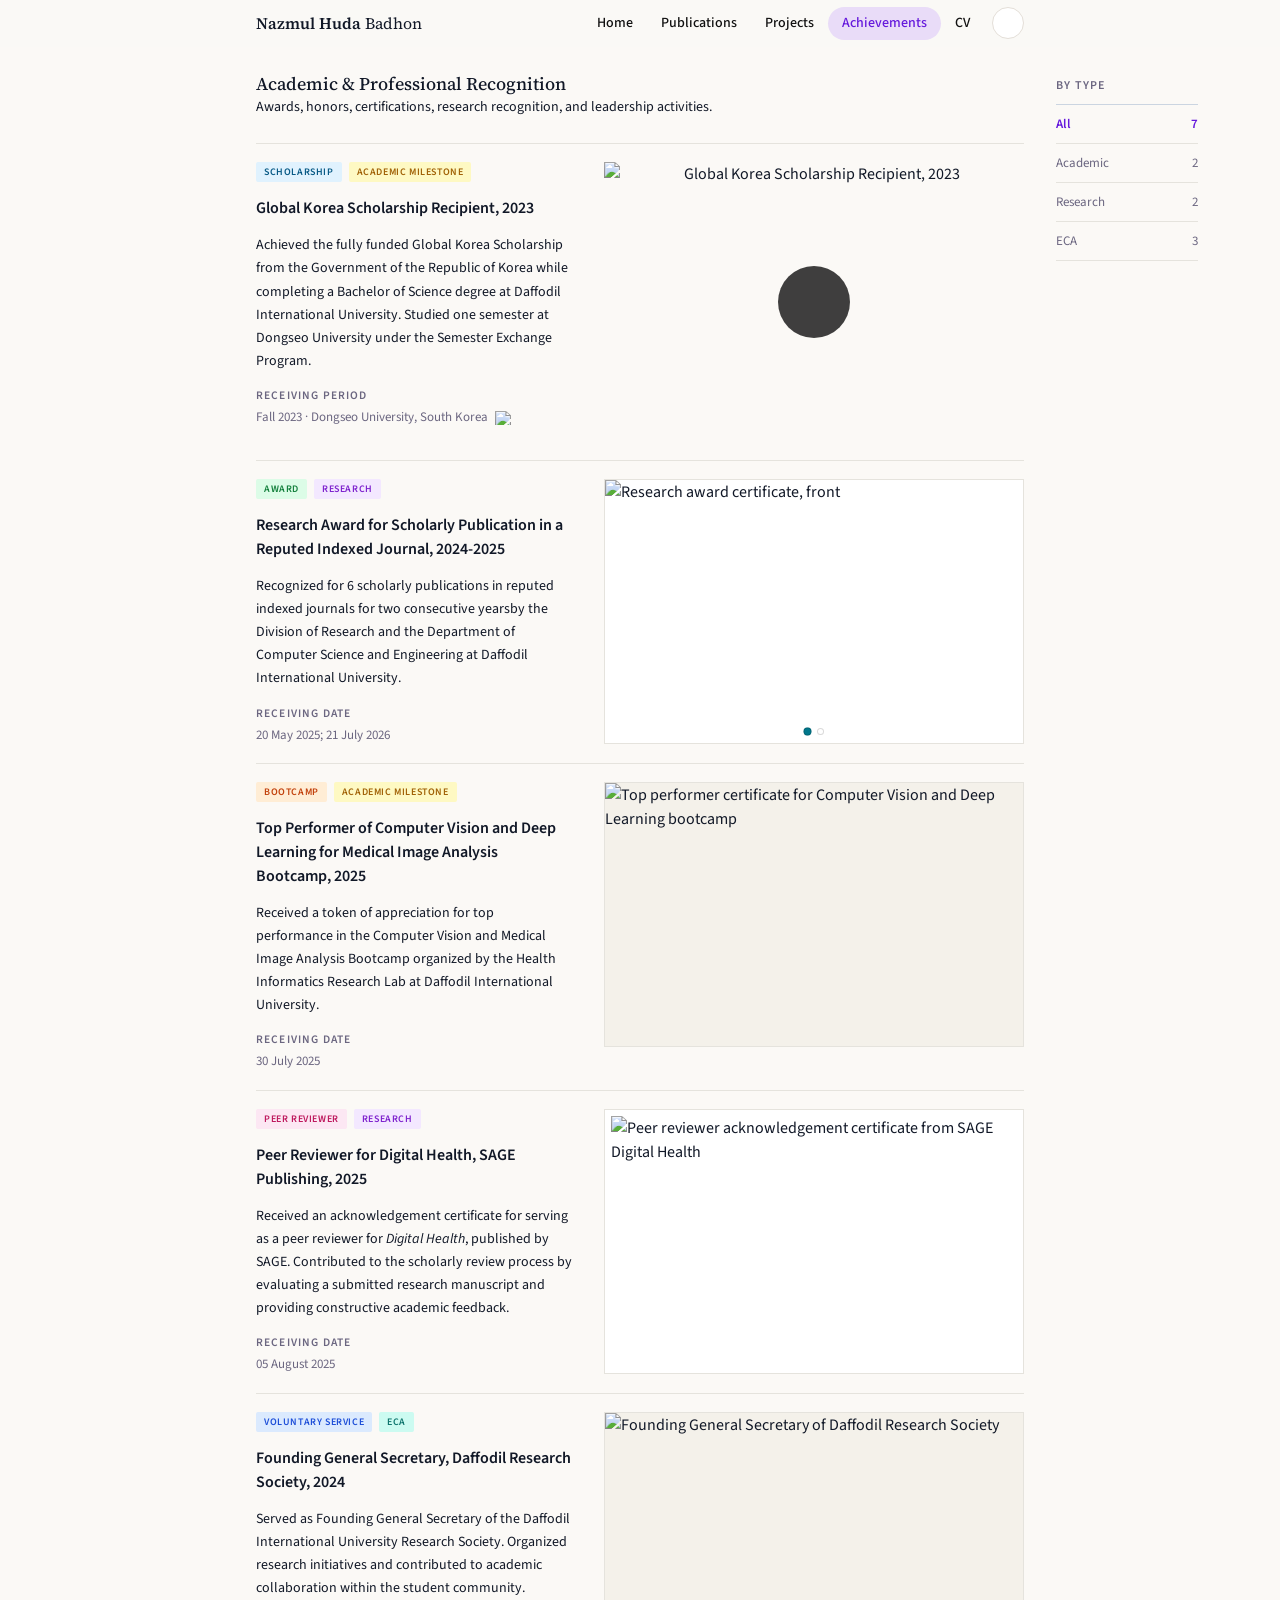
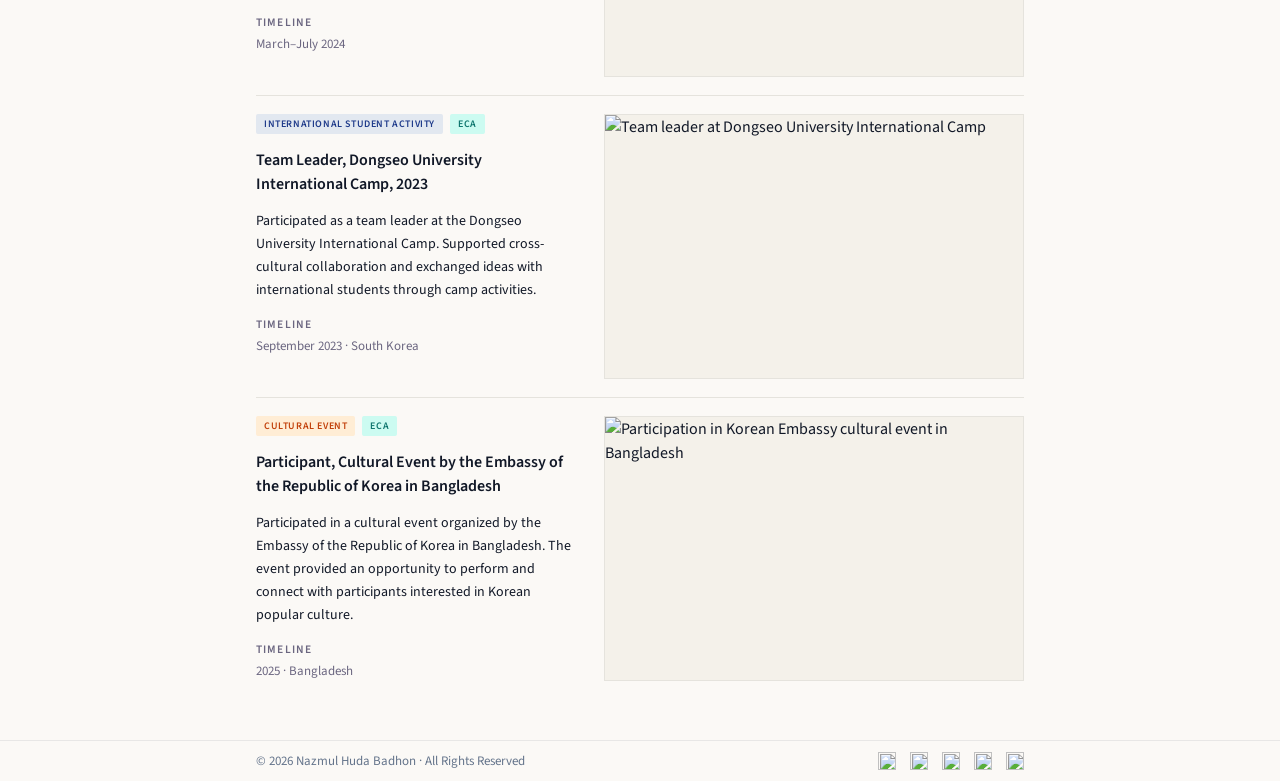
==== commit 276bd194: "New Version of Academic Website" ====
--- a/achievement/index.html
+++ b/achievement/index.html
@@ -3,7 +3,7 @@
 
 <head>
   <meta charset="UTF-8">
-  <meta name="viewport" content="width=device-width, initial-scale=1.0">
+  <meta name="viewport" content="width=device-width, initial-scale=1">
 
   <link rel="canonical" href="../achievement/">
   <title>Achievements | Nazmul Huda Badhon</title>
@@ -119,7 +119,7 @@
             Academic &amp; Professional Recognition
           </h1>
 
-          <p style="margin-top: 2px; font-size: 14px; line-height: 1.25;">Awards, honors, certifications,
+          <p style="margin-top: 2px; margin-bottom: 27px; font-size: 14px; line-height: 1.25;">Awards, honors, certifications,
             research
             recognition, and leadership activities.
           </p>
@@ -639,12 +639,12 @@
       <span>Papers</span>
     </a>
 
-    <a href="../projects/" class="mobile-bottom-nav__link is-active">
+    <a href="../projects/" class="mobile-bottom-nav__link">
       <i class="fa-solid fa-brain" aria-hidden="true"></i>
       <span>Projects</span>
     </a>
 
-    <a href="./" class="mobile-bottom-nav__link">
+    <a href="./" class="mobile-bottom-nav__link is-active">
       <i class="fa-solid fa-trophy" aria-hidden="true"></i>
       <span>Awards</span>
     </a>
@@ -715,6 +715,12 @@
           Nazmul Huda Badhon
         </span>.
         All Rights Reserved.
+        <br>
+        <a href="https://hihello.com/p/c70ce350-eedc-47a5-9353-6c8a7bba6c92" target="_blank" rel="noopener noreferrer"
+          class="font-normal text-[#00778B] underline decoration-[#00778B]/40 underline-offset-2 transition-colors hover:text-[#6519dc] hover:decoration-[#6519dc]"
+          style="text-decoration-thickness: 1px;" aria-label="Contact Card">
+          <span>Virtual Contact Card</span></a>
+
       </span>
     </div>
   </footer>
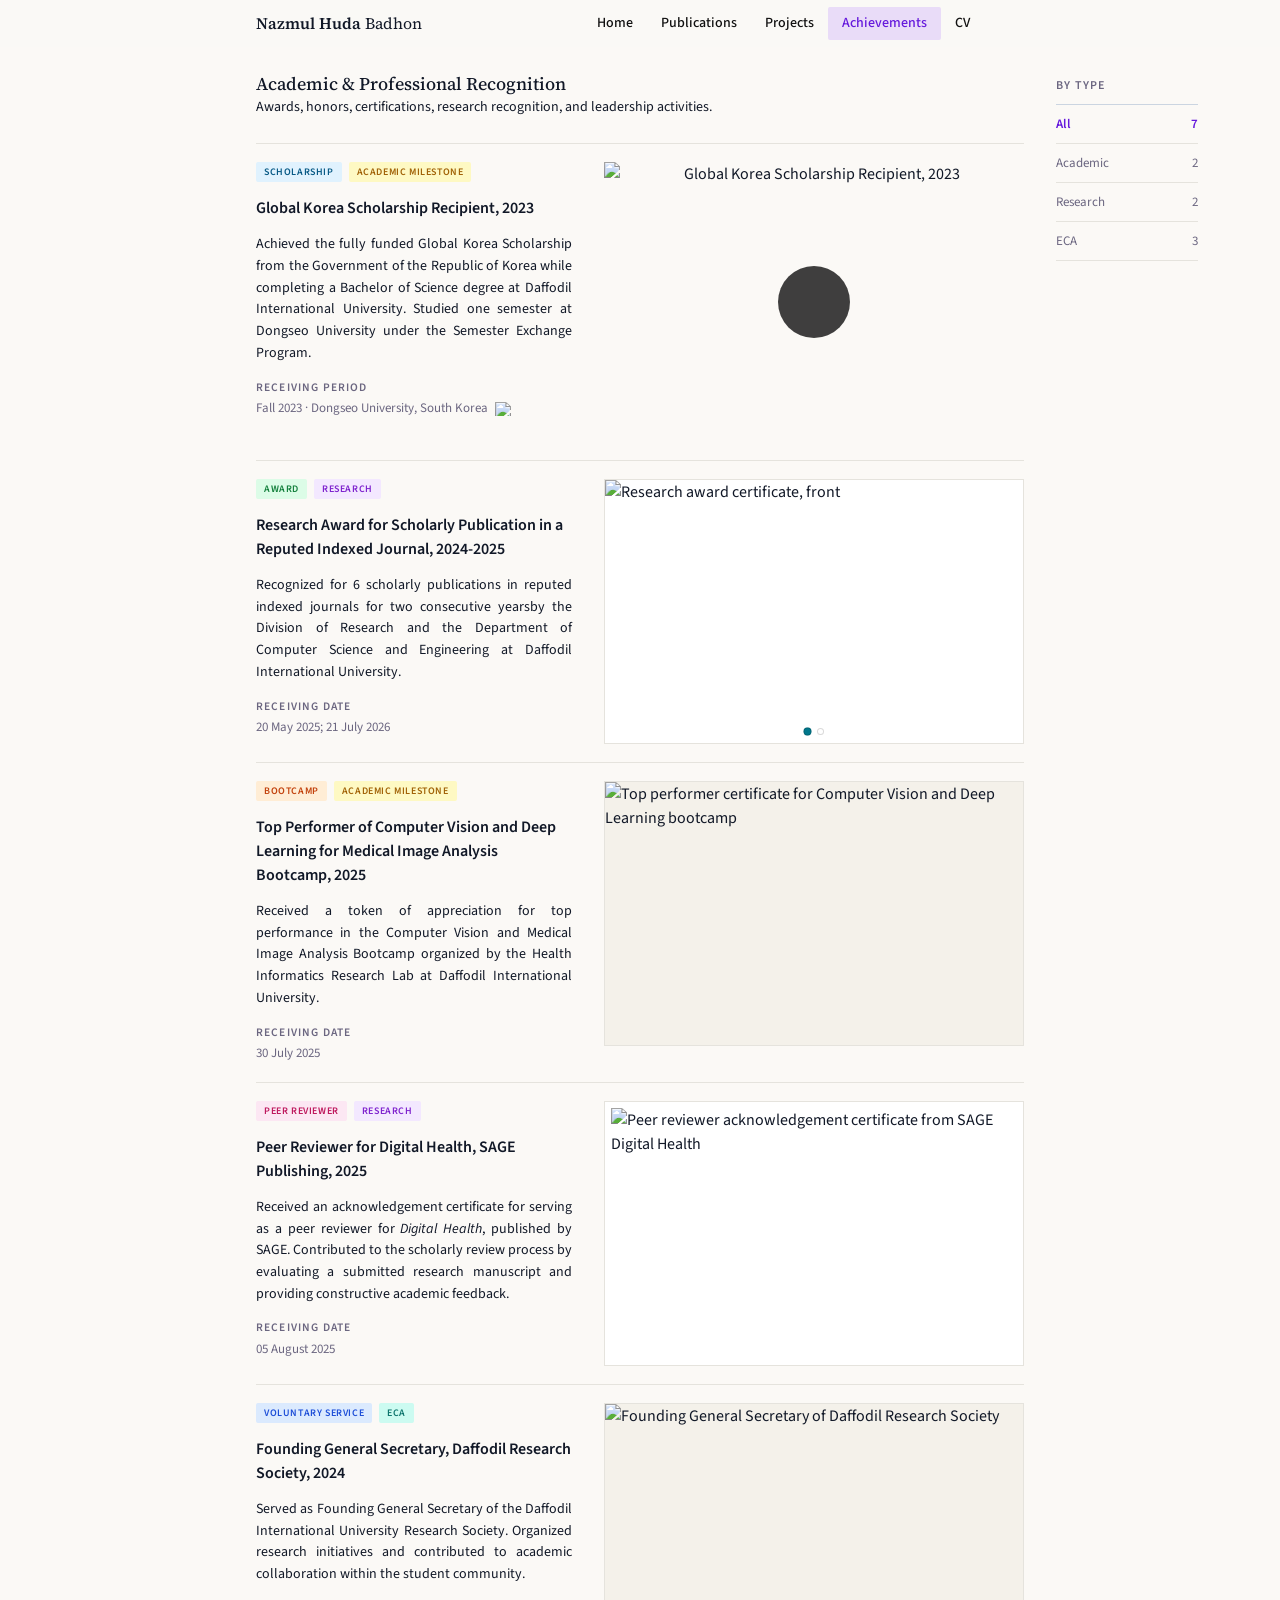
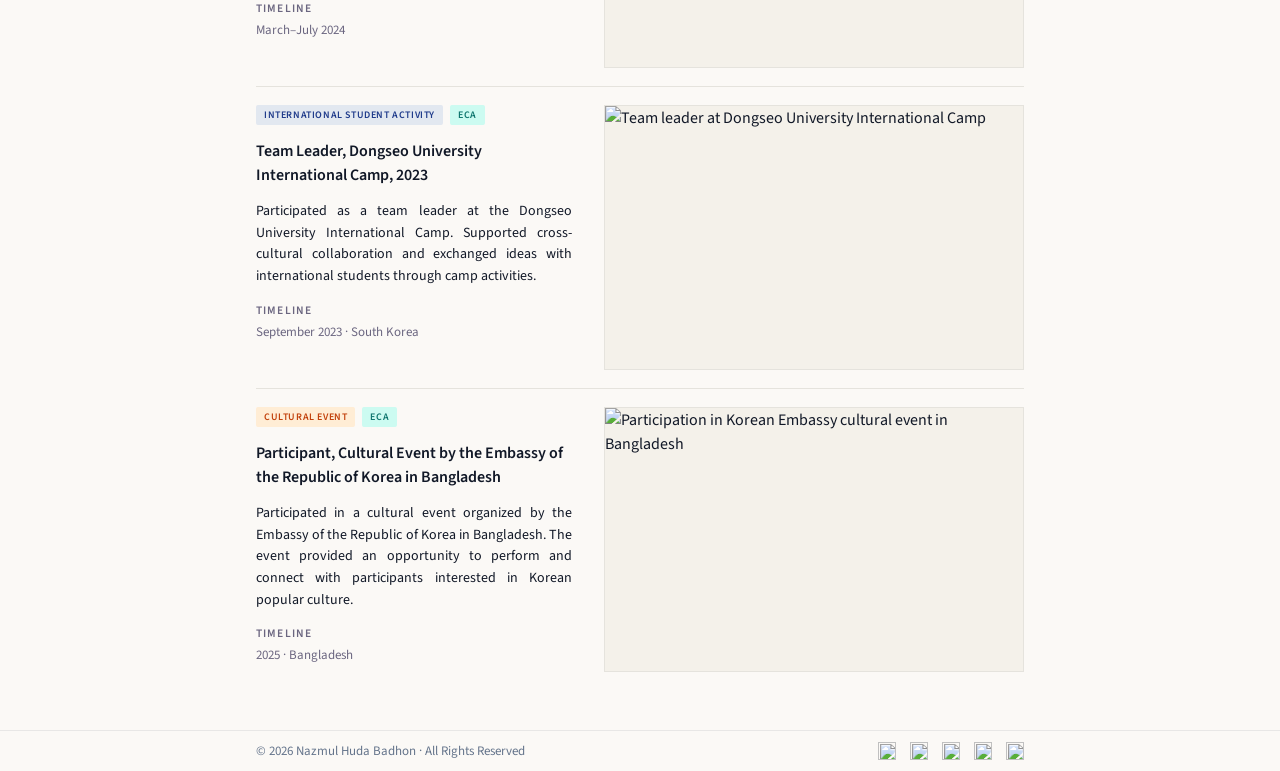
==== commit 2b9bed07: "New Version of Academic Website" ====
--- a/achievement/index.html
+++ b/achievement/index.html
@@ -119,7 +119,8 @@
             Academic &amp; Professional Recognition
           </h1>
 
-          <p style="margin-top: 2px; margin-bottom: 27px; font-size: 14px; line-height: 1.25;">Awards, honors, certifications,
+          <p style="margin-top: 2px; margin-bottom: 27px; font-size: 14px; line-height: 1.25;">Awards, honors,
+            certifications,
             research
             recognition, and leadership activities.
           </p>
@@ -663,7 +664,7 @@
 
       <span class="font-['Source_Sans_3'] text-[13px] font-normal leading-5 text-slate-500">
         © 2026
-        <span class="transition-colors hover:text-[#A51C30]">
+        <span>
           Nazmul Huda Badhon · All Rights Reserved
         </span>
       </span>
--- a/style/style.css
+++ b/style/style.css
@@ -207,16 +207,18 @@
     .profile-intro {
         width: 100%;
         display: flow-root;
-        margin-bottom: 0;
+        margin: 0;
     }
 
     .profile-intro__photo {
         float: left;
-        width: 120px;
+        width: 116px;
         aspect-ratio: 1 / 1;
         margin: 6px 24px 12px 0;
         overflow: hidden;
+        border-radius: 2px;
         border: 1px solid var(--border);
+
         background: var(--soft-bg);
     }
 
@@ -232,15 +234,13 @@
     }
 
     .profile-intro__text {
-        margin-top: -10;
-
         color: var(--text-main);
         font-family: "Source Serif 4", Georgia, serif;
         font-size: 16px;
         font-weight: 400;
-        line-height: 1.65;
-
-        text-align: left;
+        line-height: 1.6;
+
+        text-align: justify;
     }
 
     /*
@@ -256,9 +256,9 @@
         font-family: "Source Serif 4", Georgia, serif;
         font-size: 16px;
         font-weight: 400;
-        line-height: 1.65;
-
-        text-align: left;
+        line-height: 1.6;
+
+        text-align: justify;
     }
 
     .flow-root {
@@ -626,8 +626,7 @@
 
     color: var(--accent-link);
     font-family: "Source Sans 3", Arial, Helvetica, sans-serif;
-    font-size: 13px;
-    font-weight: 500;
+    font-size: 14px;
     text-decoration: none;
 
     transition: color 160ms ease;
@@ -1063,17 +1062,30 @@
     margin: 0;
     padding: 1px 0 0;
 
+    display: flex;
+    align-items: baseline;
+    justify-content: flex-start;
+    gap: 2px;
+
     color: #2b3f5c;
     font-family: "Source Serif 4", serif;
-    font-size: 14px;
+    font-size: 13.5px;
     font-weight: 400;
     line-height: 1.4;
     letter-spacing: 0.035em;
 
-    text-align: right;
     white-space: nowrap;
 }
 
+.academic-timeline__year span:first-child {
+    width: 28px;
+    text-align: left;
+}
+
+.academic-timeline__year span:last-child {
+    width: auto;
+    text-align: left;
+}
 
 /* =========================================================
    RAIL, DOT AND LINE
@@ -1222,9 +1234,9 @@
     width: 100%;
     margin: 11px 0 0;
 
-    color: #a51c30;
+    color: var(--accent-link);
     font-family: "Source Sans 3", Arial, Helvetica, sans-serif;
-    font-size: 13px;
+    font-size: 12.5px;
     font-weight: 500;
     line-height: 1.5;
     text-align: left;
@@ -1249,8 +1261,8 @@
     font-family: 'Source Serif 4', serif;
     font-size: 15px;
     font-weight: 400;
-    line-height: 1.65;
-    text-align: left;
+    line-height: 1.4;
+    text-align: justify;
 }
 
 .publication-timeline .academic-timeline__title strong {
@@ -1296,14 +1308,11 @@
 .publication-timeline .academic-timeline__meta a {
     color: var(--accent-link);
     text-decoration: none;
-    text-decoration-thickness: 1px;
-    text-underline-offset: 3px;
     transition: color 160ms ease;
 }
 
 .publication-timeline .academic-timeline__meta a:hover {
-    color: var(--accent-red);
-    text-decoration: underline;
+    color: #6519dc;
 }
 
 /* External-link icon */
@@ -1556,32 +1565,32 @@
     min-width: 0;
 }
 
-/* HiHello QR */
 .home-contact__qr {
-    flex: 0 0 auto;
-    width: 120px;
-    text-align: center;
+    flex: 0 0 110px;
+    width: 110px;
+    text-align: right;
 }
 
 .home-contact__qr img {
-    display: block;
-    width: 120px;
-    height: 120px;
-    margin: 0 auto;
-
+    display: inline-block;
+    width: 90px;
+    height: 90px;
+    margin-top: 26px;
     object-fit: contain;
 }
 
 .home-contact__qr span {
     display: block;
-    margin-top: 8px;
+    width: 90px;
+    margin: 8px 0 0 auto;
 
     color: var(--text-muted);
-
     font-family: "Source Sans 3", Arial, Helvetica, sans-serif;
     font-size: 13px;
     font-weight: 400;
     line-height: 1.35;
+
+    text-align: center;
 }
 
 .home-contact__kicker {
@@ -1637,13 +1646,13 @@
     display: inline-flex;
     align-items: center;
     justify-content: center;
-    gap: 8px;
-
-    min-height: 38px;
+    gap: 10px;
+
+    min-height: 30px;
     padding: 8px 14px;
 
     border: 1px solid var(--nav-active-bg);
-    border-radius: 999px;
+    border-radius: 2px;
 
     background: transparent;
     color: var(--text-muted);
@@ -1670,9 +1679,8 @@
 
 .home-contact__nav-link:hover,
 .home-contact__nav-link.is-active {
-    border-color: rgba(101, 25, 220, 0.35);
-    background: rgba(101, 25, 220, 0.055);
-    color: #6519dc;
+    background: #e9dcf8 ;
+    color: #111111;
 
     transform: translateY(-1px);
 }
@@ -1858,7 +1866,7 @@
 }
 
 .publication-card .mt-4 a:hover {
-    color: #A51C30 !important;
+    color: #6519dc !important;
 }
 
 .publication-figure {
@@ -2767,9 +2775,9 @@
     color: var(--text-main);
     font-family: "Source Sans 3", Arial, Helvetica, sans-serif;
     font-size: 14px;
-    line-height: 1.65;
+    line-height: 1.55;
     font-weight: 400;
-    text-align: left;
+    text-align: justify;
 }
 
 .achievement-meta {
@@ -3128,7 +3136,6 @@
     font-family: "Source Sans 3", Arial, Helvetica, sans-serif;
     font-size: 14px !important;
     line-height: 1.2;
-    font-weight: 500;
     text-decoration: none;
     transition:
         color 180ms ease,
@@ -3137,9 +3144,9 @@
 }
 
 article.proj-card a.project-button:hover {
-    color: var(--accent-red) !important;
-    border-color: var(--accent-red) !important;
-    background: var(--soft-bg) !important;
+    color: #6519dc !important;
+    border-color: #c4b5fd !important;
+    background: #f7f1fc !important;
 }
 
 article.proj-card a.project-button i {
@@ -3197,7 +3204,7 @@
         min-height: 0;
 
         border: 0;
-        border-radius: 999px;
+        border-radius: 2px;
 
         font-family: "Source Sans 3", Arial, sans-serif;
         font-size: 14px;
@@ -3233,10 +3240,10 @@
     align-items: center;
     justify-content: center;
 
-    border: 1px solid #e4dfd8;
-    border-radius: 50%;
-
-    background: rgba(255, 255, 255, 0.7);
+    border: 0px solid #e4dfd8;
+    border-radius: 2px;
+
+    background: transparent;
 }
 
 .desktop-theme-toggle i {
@@ -3247,7 +3254,6 @@
     color: #6519dc;
     border-color: #d8c8ee;
     background: #f7f1fc;
-    transform: translateY(-1px);
 }
 
 .desktop-brand {
@@ -3274,7 +3280,7 @@
     --nav-hover-bg: #f5f0fc;
     --nav-active-bg: #e9dcf8;
     --nav-active-text: #6519dc;
-    --theme-button-bg: #ffffff;
+    --theme-button-bg: transparent;
     --theme-button-border: #e4dfd8;
 
     --mobile-nav-bg: rgba(251, 249, 246, 0.78);
@@ -3354,7 +3360,7 @@
     --nav-hover-bg: #292336;
     --nav-active-bg: #35294a;
     --nav-active-text: #cba6ff;
-    --theme-button-bg: #1d2027;
+    --theme-button-bg: transparent;
     --theme-button-border: #383d48;
 
     --mobile-nav-bg: rgba(23, 26, 33, 0.8);
@@ -3403,23 +3409,23 @@
     color: var(--text-main) !important;
 }
 
-html[data-theme="dark"] .text-\[\#A51C30\],
 html[data-theme="dark"] .education-timeline-note {
-    color: #C75A68 !important;
-}
-
-html[data-theme="dark"] .text-\[\#00778B\] {
-    color: #2496A5 !important;
+    color: #93c5fd !important;
+}
+
+html[data-theme="dark"] .text-\[\#00778B\],
+html[data-theme="dark"] .text-\[\#A51C30\] {
+    color: #f9a8d4 !important;
 }
 
 html[data-theme="dark"] .text-\[\#35506f\],
 html[data-theme="dark"] .education-timeline-place {
-    color: #6F8EAD !important;
+    color: #f9a8d4 !important;
 }
 
 html[data-theme="dark"] .education-timeline-meta,
 html[data-theme="dark"] .academic-timeline__year {
-    color: #718AA8 !important;
+    color: #f9a8d4 !important;
 }
 
 html[data-theme="dark"] .bg-slate-100 {
@@ -3669,7 +3675,7 @@
         margin: 2px 18px 8px 0;
 
         border: 1px solid var(--border);
-        border-radius: 4px;
+        border-radius: 8px;
 
         object-fit: cover;
         object-position: center top;
@@ -3681,7 +3687,7 @@
         margin: 0;
 
         color: var(--text-main);
-        font-family: "Source Sans 3", Arial, sans-serif;
+        font-family: "Source Serif 4", Georgia, serif;
         font-size: 14px;
         line-height: 1.75;
         text-align: left;
@@ -3867,9 +3873,7 @@
 
 }
 
-/* =========================================================
-   Profile links — row of square icon buttons beside the photo
-   ========================================================= */
+/* Profile links — row of square icon buttons beside the photo */
 .profile-hero__links {
     display: none;
     flex-wrap: wrap;
@@ -3889,7 +3893,7 @@
     justify-content: center;
     width: 32px;
     height: 32px;
-    border-radius: 8px;
+    border-radius: 2px;
     border: 1px solid #d8c8ee;
     background: transparent;
     transition:
@@ -3903,8 +3907,8 @@
 }
 
 .profile-hero__links img {
-    width: 18px;
-    height: 18px;
+    width: 20px;
+    height: 20px;
     object-fit: contain;
 }
 
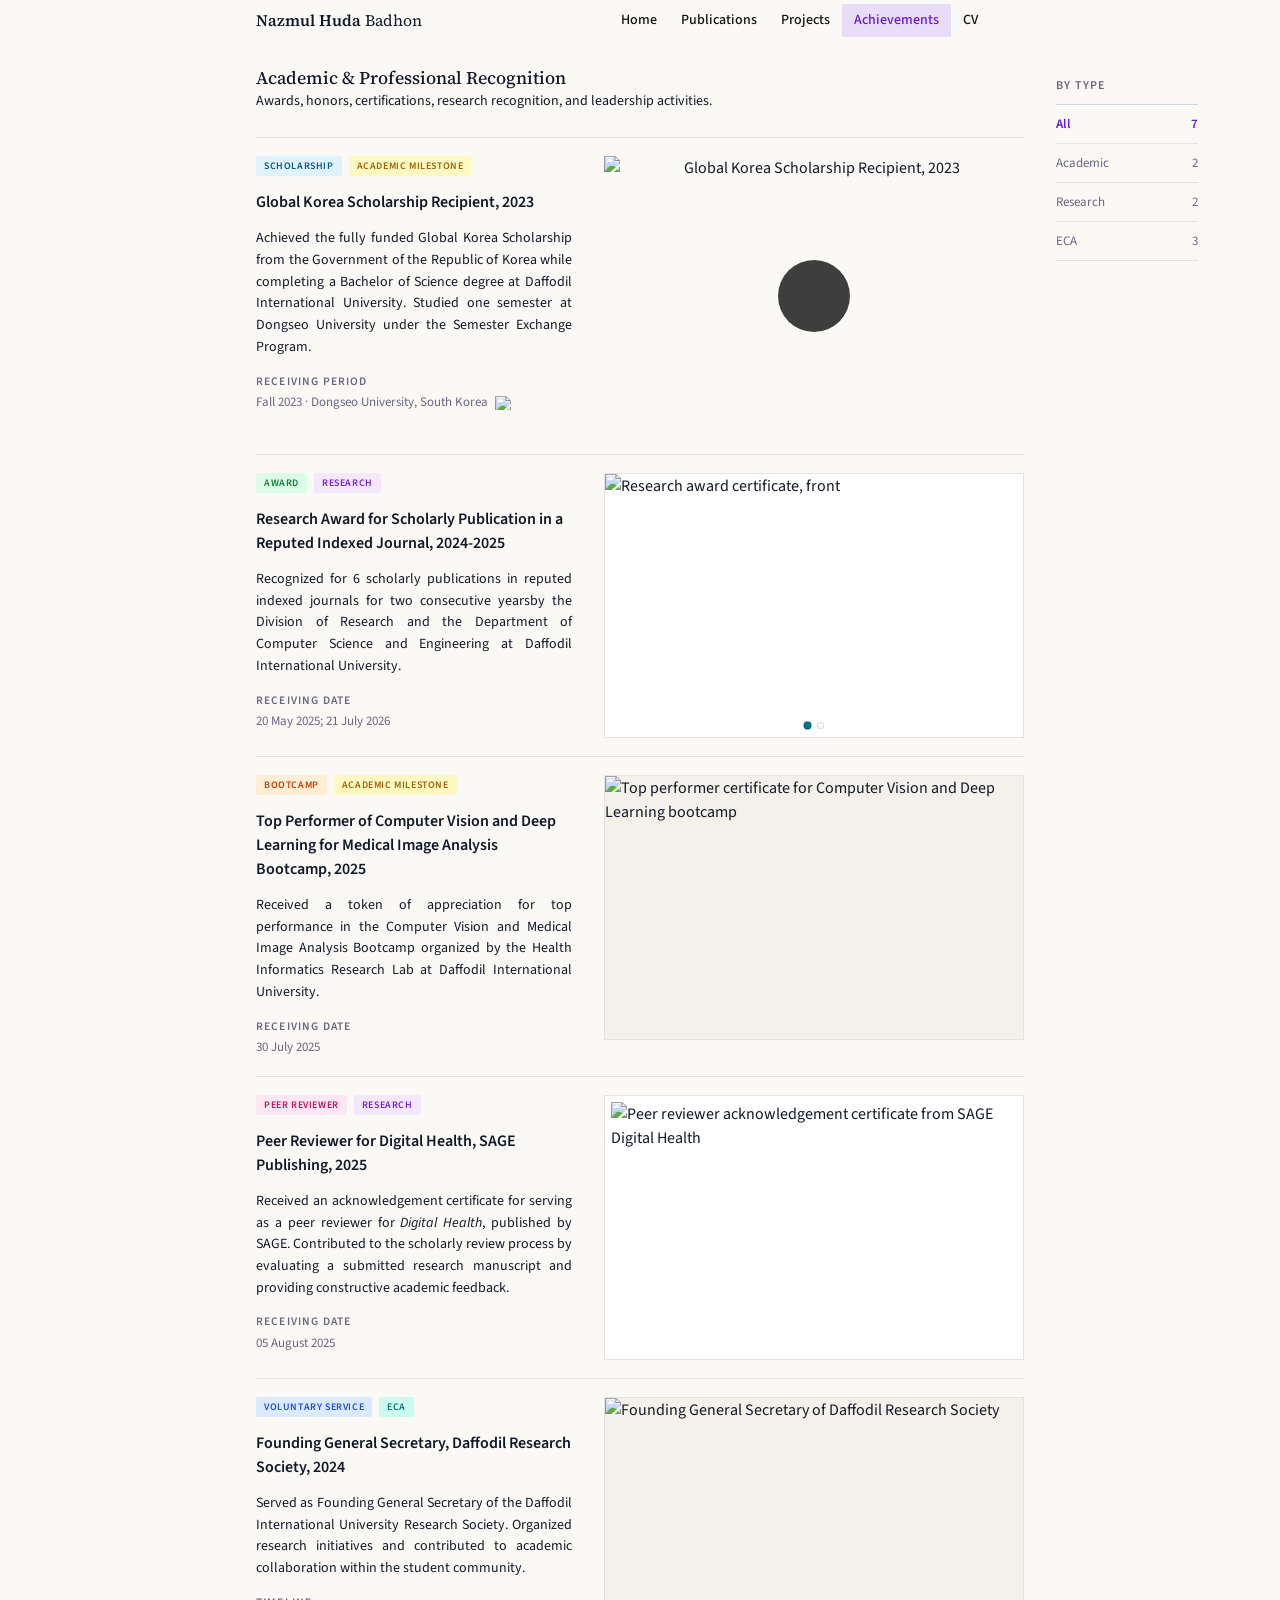
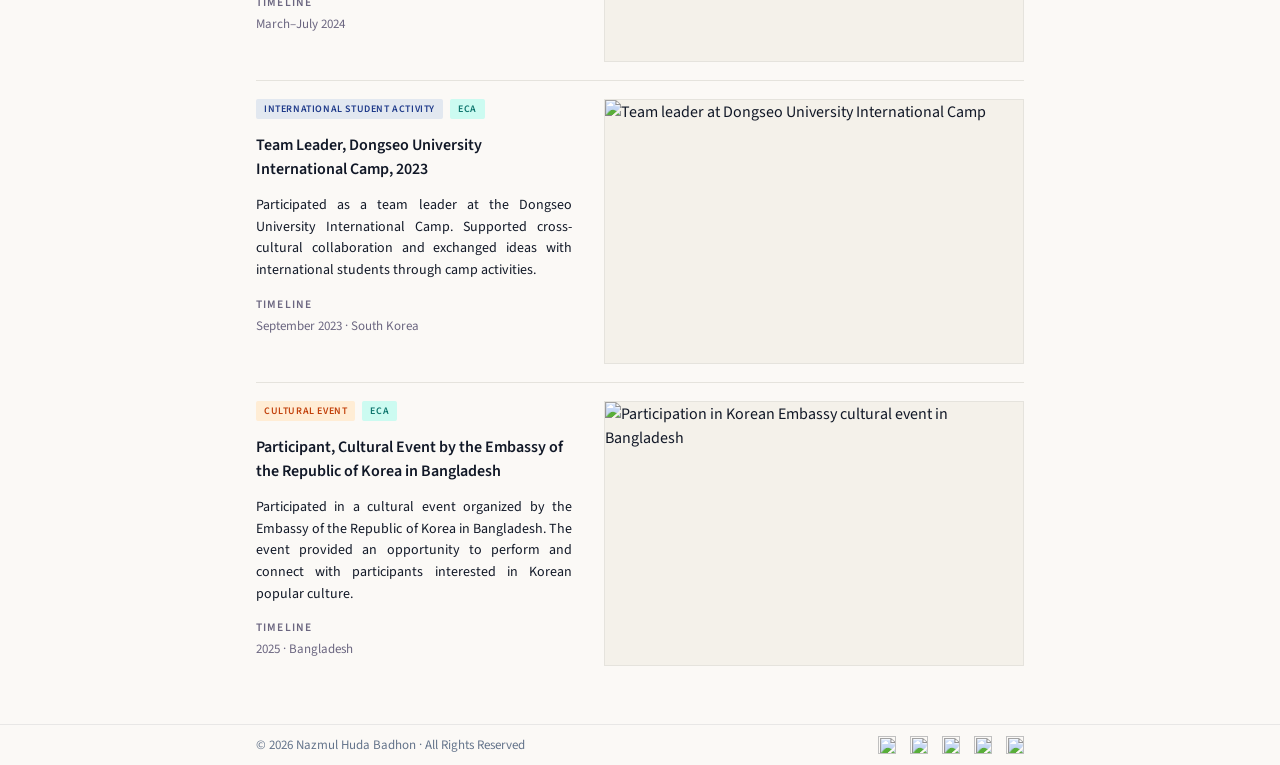
==== commit 62afeea8: "New Version of Academic Website" ====
--- a/achievement/index.html
+++ b/achievement/index.html
@@ -34,19 +34,19 @@
 
   <!-- Primary favicon -->
   <link rel="icon" type="image/png" sizes="48x48"
-    href="https://res.cloudinary.com/a3xhs0jd/image/upload/f_png,w_48,h_48,c_fill/v1786223898/favicon.png">
+    href="https://res.cloudinary.com/a3xhs0jd/image/upload/f_png,w_48,h_48,c_fill/v1789923988/favicon.png">
 
   <!-- Additional favicon size -->
   <link rel="icon" type="image/png" sizes="32x32"
-    href="https://res.cloudinary.com/a3xhs0jd/image/upload/f_png,w_32,h_32,c_fill/v1786223898/favicon.png">
+    href="https://res.cloudinary.com/a3xhs0jd/image/upload/f_png,w_32,h_32,c_fill/v1789923988/favicon.png">
 
   <!-- ICO fallback -->
   <link rel="icon" type="image/x-icon"
-    href="https://res.cloudinary.com/a3xhs0jd/image/upload/f_ico,w_32,h_32,c_fill/v1786223837/favicon_qq6rld.ico">
+    href="https://res.cloudinary.com/a3xhs0jd/image/upload/f_ico,w_32,h_32,c_fill/v1789923988/favicon.png">
 
   <!-- Apple / iOS -->
   <link rel="apple-touch-icon" sizes="180x180"
-    href="https://res.cloudinary.com/a3xhs0jd/image/upload/f_png,w_180,h_180,c_fill/v1786223017/apple-touch-icon.png">
+    href="https://res.cloudinary.com/a3xhs0jd/image/upload/f_png,w_180,h_180,c_fill/v1789923988/favicon.png">
 
   <script>
     (function () {
@@ -700,7 +700,7 @@
 
         <a href="https://www.linkedin.com/in/nazmulhudabadhon/" target="_blank" rel="noopener noreferrer"
           aria-label="LinkedIn">
-          <img src="https://res.cloudinary.com/a3xhs0jd/image/upload/f_auto,q_auto,w_60/v1786221126/linkedin_urf8pt.png"
+          <img src="https://res.cloudinary.com/a3xhs0jd/image/upload/f_auto,q_auto,w_60/v1788254261/linkedin_lxpqgw.png"
             alt="" aria-hidden="true" width="18" height="18" loading="lazy" decoding="async"
             style="width:18px; height:18px; object-fit:contain;" />
         </a>
--- a/style/style.css
+++ b/style/style.css
@@ -212,13 +212,11 @@
 
     .profile-intro__photo {
         float: left;
-        width: 116px;
+        width: 110px;
         aspect-ratio: 1 / 1;
         margin: 6px 24px 12px 0;
         overflow: hidden;
         border-radius: 2px;
-        border: 1px solid var(--border);
-
         background: var(--soft-bg);
     }
 
@@ -236,29 +234,29 @@
     .profile-intro__text {
         color: var(--text-main);
         font-family: "Source Serif 4", Georgia, serif;
-        font-size: 16px;
+        font-size: 15.5px;
+        font-weight: 400;
+        line-height: 1.55;
+
+        text-align: justify;
+        hyphens: auto;
+        text-justify: inter-word;
+    }
+
+    .profile-intro__second {
+        clear: both;
+
+        margin: 0;
+
+        color: var(--text-main);
+        font-family: "Source Serif 4", Georgia, serif;
+        font-size: 15.5px;
         font-weight: 400;
         line-height: 1.6;
 
         text-align: justify;
-    }
-
-    /*
-     * The second paragraph starts below the portrait,
-     * exactly like your reference image.
-     */
-    .profile-intro__second {
-        clear: both;
-
-        margin: 14px 0 0;
-
-        color: var(--text-main);
-        font-family: "Source Serif 4", Georgia, serif;
-        font-size: 16px;
-        font-weight: 400;
-        line-height: 1.6;
-
-        text-align: justify;
+        hyphens: auto;
+        text-justify: inter-word;
     }
 
     .flow-root {
@@ -571,18 +569,15 @@
     }
 }
 
-/* =========================================
-   Desktop profile sidebar layout and content
-========================================= */
-
 /* Shared academic section headings */
 .academic-section-heading {
     display: flex;
-    align-items: end;
+    align-items: flex-end;
     justify-content: space-between;
     border-bottom: 1px solid var(--border);
     padding-bottom: 4px;
-    margin: 32px 0 14px;
+    margin: 50px 0 14px;
+    position: relative;
 }
 
 .academic-section-kicker {
@@ -653,7 +648,7 @@
     position: relative;
     width: 100%;
     overflow: hidden;
-    border: 1px solid var(--border);
+    border-radius: 2px;
     background: var(--soft-bg);
     touch-action: pan-y;
 }
@@ -831,7 +826,7 @@
 
     .research-interests-content p {
         margin-top: 8px;
-        font-size: 13px;
+        font-size: 14px;
     }
 }
 
@@ -920,7 +915,7 @@
     font-family: "Source Sans 3", Arial, Helvetica, sans-serif;
     font-size: 13px;
     font-weight: 400;
-    line-height: 1.45;
+    line-height: 1.5;
     text-align: left;
 }
 
@@ -993,8 +988,8 @@
 }
 
 /* =========================================================
-   SHARED ACADEMIC TIMELINE
-   Education + Recent Publications
+    SHARED ACADEMIC TIMELINE
+    Education + Recent Publications
    ========================================================= */
 
 .academic-timeline,
@@ -1002,7 +997,7 @@
     --timeline-year-width: 64px;
     --timeline-rail-width: 18px;
     --timeline-column-gap: 8px;
-    --timeline-item-gap: 28px;
+    --timeline-item-gap: 40px;
 
     --timeline-dot-size: 8px;
     --timeline-dot-top: 5px;
@@ -1021,18 +1016,15 @@
 .academic-timeline--education {
     --timeline-item-gap: 30px;
     margin-top: 18px;
-    margin-bottom: 38px;
+    margin-bottom: 0px;
 }
 
 .publication-timeline {
     --timeline-item-gap: 24px;
-}
-
-
-/* =========================================================
-   TIMELINE ITEM
-   ========================================================= */
-
+    margin-bottom: 0px;
+}
+
+/* TIMELINE ITEM */
 .academic-timeline__item {
     position: relative;
     display: grid;
@@ -1051,9 +1043,7 @@
 }
 
 
-/* =========================================================
-   YEAR
-   ========================================================= */
+/* YEAR */
 
 .academic-timeline__year {
     box-sizing: border-box;
@@ -1065,26 +1055,26 @@
     display: flex;
     align-items: baseline;
     justify-content: flex-start;
-    gap: 2px;
+    gap: 1px;
 
     color: #2b3f5c;
     font-family: "Source Serif 4", serif;
     font-size: 13.5px;
     font-weight: 400;
     line-height: 1.4;
-    letter-spacing: 0.035em;
+    letter-spacing: 0.005em;
 
     white-space: nowrap;
 }
 
 .academic-timeline__year span:first-child {
-    width: 28px;
+    width: 30px;
     text-align: left;
 }
 
 .academic-timeline__year span:last-child {
-    width: auto;
-    text-align: left;
+    width: 32px;
+    text-align: right;
 }
 
 /* =========================================================
@@ -1150,9 +1140,7 @@
 }
 
 
-/* =========================================================
-   CONTENT
-   ========================================================= */
+/* Content */
 
 .academic-timeline__content {
     min-width: 0;
@@ -1161,9 +1149,7 @@
 }
 
 
-/* =========================================================
-   EDUCATION
-   ========================================================= */
+/* Education */
 
 .academic-timeline--education .academic-timeline__content h3 {
     margin: 0;
@@ -1186,8 +1172,8 @@
     width: 100%;
     margin: 5px 0 0;
 
-    color: #334e70;
-    font-family: "Source Sans 3", Arial, Helvetica, sans-serif;
+    color: var(--text-main);
+    font-family: "Source Serif 4", Georgia, serif;
     font-size: 14px;
     font-weight: 400;
     line-height: 1.5;
@@ -1209,11 +1195,11 @@
     flex-wrap: wrap;
     gap: 0;
 
-    margin: 5px 0 0;
+    margin: 2px 0 0;
 
     color: #526b8b;
     font-family: "Source Sans 3", Arial, Helvetica, sans-serif;
-    font-size: 13.5px;
+    font-size: 14px;
     font-weight: 400;
     line-height: 1.5;
     text-align: left;
@@ -1232,12 +1218,12 @@
     gap: 10px;
 
     width: 100%;
-    margin: 11px 0 0;
-
-    color: var(--accent-link);
+    margin: 10px 0 0;
+
+    color: #00778B;
     font-family: "Source Sans 3", Arial, Helvetica, sans-serif;
-    font-size: 12.5px;
-    font-weight: 500;
+    font-size: 14px;
+    font-weight: 400;
     line-height: 1.5;
     text-align: left;
 }
@@ -1258,16 +1244,15 @@
     margin: 0;
 
     color: var(--text-main);
-    font-family: 'Source Serif 4', serif;
+    font-family: "Source Serif 4", Georgia, serif;
     font-size: 15px;
     font-weight: 400;
-    line-height: 1.4;
-    text-align: justify;
+    line-height: 1.5;
+    text-align: left;
 }
 
 .publication-timeline .academic-timeline__title strong {
-    color: #0f172a;
-    font-weight: 600;
+    color: #cba6ff;
 }
 
 .publication-news-badge {
@@ -1306,7 +1291,7 @@
 }
 
 .publication-timeline .academic-timeline__meta a {
-    color: var(--accent-link);
+    color: var(--text-muted);
     text-decoration: none;
     transition: color 160ms ease;
 }
@@ -1321,8 +1306,8 @@
     align-items: center;
     justify-content: center;
 
-    margin-left: 2px;
-    color: var(--accent-link);
+    margin: 0 0 8px 2px;
+    color: var(--text-main);
     line-height: 1;
     text-decoration: none;
 }
@@ -1332,7 +1317,7 @@
 }
 
 .academic-timeline-link i {
-    font-size: 11px;
+    font-size: 10px;
 }
 
 
@@ -1457,10 +1442,10 @@
     gap: 7px;
 
     min-width: 118px;
-    padding: 8px 18px;
+    padding: 6px 10px;
 
     border: 1px solid var(--nav-active-bg);
-    border-radius: 999px;
+    border-radius: 2px;
     background: transparent;
     color: var(--text-muted);
     box-shadow: none;
@@ -1484,7 +1469,7 @@
     display: flex;
     justify-content: flex-end;
     align-items: center;
-    margin-top: 4px;
+    margin-top: 20px;
 }
 
 .news-toggle:hover {
@@ -1595,7 +1580,7 @@
 
 .home-contact__kicker {
     display: block;
-    margin-bottom: 8px;
+    margin-bottom: 6px;
 
     color: #6519dc;
 
@@ -1612,7 +1597,7 @@
     color: var(--text-main);
 
     font-family: "Source Serif 4", Georgia, serif;
-    font-size: 25px;
+    font-size: 22px;
     font-weight: 500;
     line-height: 1.25;
     letter-spacing: -0.015em;
@@ -1621,7 +1606,7 @@
 .home-contact__intro p {
     width: 100%;
     max-width: none;
-    margin: 12px 0 0;
+    margin: 4px 0 0;
 
     color: var(--text-muted);
 
@@ -1639,7 +1624,7 @@
     align-items: center;
     gap: 8px;
 
-    margin-top: 16px;
+    margin-top: 10px;
 }
 
 .home-contact__nav-link {
@@ -1679,7 +1664,7 @@
 
 .home-contact__nav-link:hover,
 .home-contact__nav-link.is-active {
-    background: #e9dcf8 ;
+    background: #e9dcf8;
     color: #111111;
 
     transform: translateY(-1px);
@@ -1719,6 +1704,10 @@
 
 html[data-theme="dark"] .mobile-bottom-nav__link.is-active {
     color: #d8c8ee;
+}
+
+html[data-theme="dark"] .mobile-bottom-nav {
+    background: #1a1212;
 }
 
 /* Mobile */
@@ -1861,12 +1850,15 @@
     min-width: 0;
 }
 
-.publication-card .mt-4 a {
+.pub-button a {
     color: var(--text-muted) !important;
 }
 
-.publication-card .mt-4 a:hover {
+.pub-button a:hover {
     color: #6519dc !important;
+    background: #f0e7fb !important;
+    border-color: rgba(203, 166, 255, 0.42) !important;
+
 }
 
 .publication-figure {
@@ -3159,7 +3151,7 @@
 
     .desktop-header {
         width: 100%;
-        padding: 7px 0;
+        padding: 4px 0;
 
         position: sticky;
         top: 0;
@@ -3176,18 +3168,17 @@
         margin-left: auto;
         margin-right: auto;
 
-        gap: 8px;
+        gap: 2px;
     }
 
     .segmented-nav {
         display: flex;
-        align-items: center;
-        justify-content: flex-start;
+        align-items: flex-start;
 
         width: auto;
         margin-left: auto;
 
-        gap: 0;
+        gap: 2;
         padding: 0;
     }
 
@@ -3199,11 +3190,9 @@
         justify-content: center;
 
         margin: 0 !important;
-        padding: 8px 14px !important;
+        padding: 8px 12px !important;
 
         min-height: 0;
-
-        border: 0;
         border-radius: 2px;
 
         font-family: "Source Sans 3", Arial, sans-serif;
@@ -3345,8 +3334,8 @@
 html[data-theme="dark"] {
     color-scheme: dark;
 
-    --page-bg: #111318;
-    --card-bg: #171a21;
+    --page-bg: #1a1212;
+    --card-bg: #1a1212;
     --soft-bg: #1d2028;
     --border: #303541;
     --text-main: #D6C8B7;
@@ -3363,7 +3352,7 @@
     --theme-button-bg: transparent;
     --theme-button-border: #383d48;
 
-    --mobile-nav-bg: rgba(23, 26, 33, 0.8);
+    --mobile-nav-bg: #1a1212;
     --mobile-nav-border: rgba(48, 53, 65, 0.72);
 }
 
@@ -3376,7 +3365,7 @@
 html[data-theme="dark"] .desktop-header,
 html[data-theme="dark"] #mobile-topbar,
 html[data-theme="dark"] footer {
-    background: var(--header-bg) !important;
+    background: var(--page-bg) !important;
     border-color: var(--border) !important;
 }
 
@@ -3415,17 +3404,25 @@
 
 html[data-theme="dark"] .text-\[\#00778B\],
 html[data-theme="dark"] .text-\[\#A51C30\] {
-    color: #f9a8d4 !important;
+    color: #d8c8ee !important;
+}
+
+html[data-theme="dark"] .text-\[\#00778B\]:hover {
+    color: #69c9da !important;
+}
+
+html[data-theme="dark"] .academic-timeline__meta a:hover {
+    color: #d8c8ee !important;
 }
 
 html[data-theme="dark"] .text-\[\#35506f\],
 html[data-theme="dark"] .education-timeline-place {
-    color: #f9a8d4 !important;
+    color: #d8c8ee !important;
 }
 
 html[data-theme="dark"] .education-timeline-meta,
 html[data-theme="dark"] .academic-timeline__year {
-    color: #f9a8d4 !important;
+    color: #d8c8ee !important;
 }
 
 html[data-theme="dark"] .bg-slate-100 {
@@ -3672,10 +3669,9 @@
 
         width: 132px;
         height: 132px;
-        margin: 2px 18px 8px 0;
-
-        border: 1px solid var(--border);
-        border-radius: 8px;
+        margin: 6px 18px 10px 0;
+
+        border-radius: 2px;
 
         object-fit: cover;
         object-position: center top;
@@ -3689,8 +3685,9 @@
         color: var(--text-main);
         font-family: "Source Serif 4", Georgia, serif;
         font-size: 14px;
-        line-height: 1.75;
+        line-height: 1.65;
         text-align: left;
+        text-justify: inter-word;
     }
 
     .mobile-profile-details {
@@ -3921,6 +3918,20 @@
     background: rgba(203, 166, 255, 0.08);
 }
 
+html[data-theme="dark"] .act__head-link:hover {
+    color: #cba6ff;
+}
+
+html[data-theme="dark"] .research-sidebar-floating .year-filter:hover,
+html[data-theme="dark"] .research-sidebar-floating .research-filter:hover,
+html[data-theme="dark"] .research-sidebar-floating .year-filter.is-current,
+html[data-theme="dark"] .research-sidebar-floating .research-filter.is-active,
+html[data-theme="dark"] .research-sidebar-floating .ach-filter:hover,
+html[data-theme="dark"] .research-sidebar-floating .ach-filter.is-active {
+    color: #cba6ff;
+    font-weight: 700;
+}
+
 /* Disable visual transitions while changing theme */
 html.is-theme-switching *,
 html.is-theme-switching *::before,
